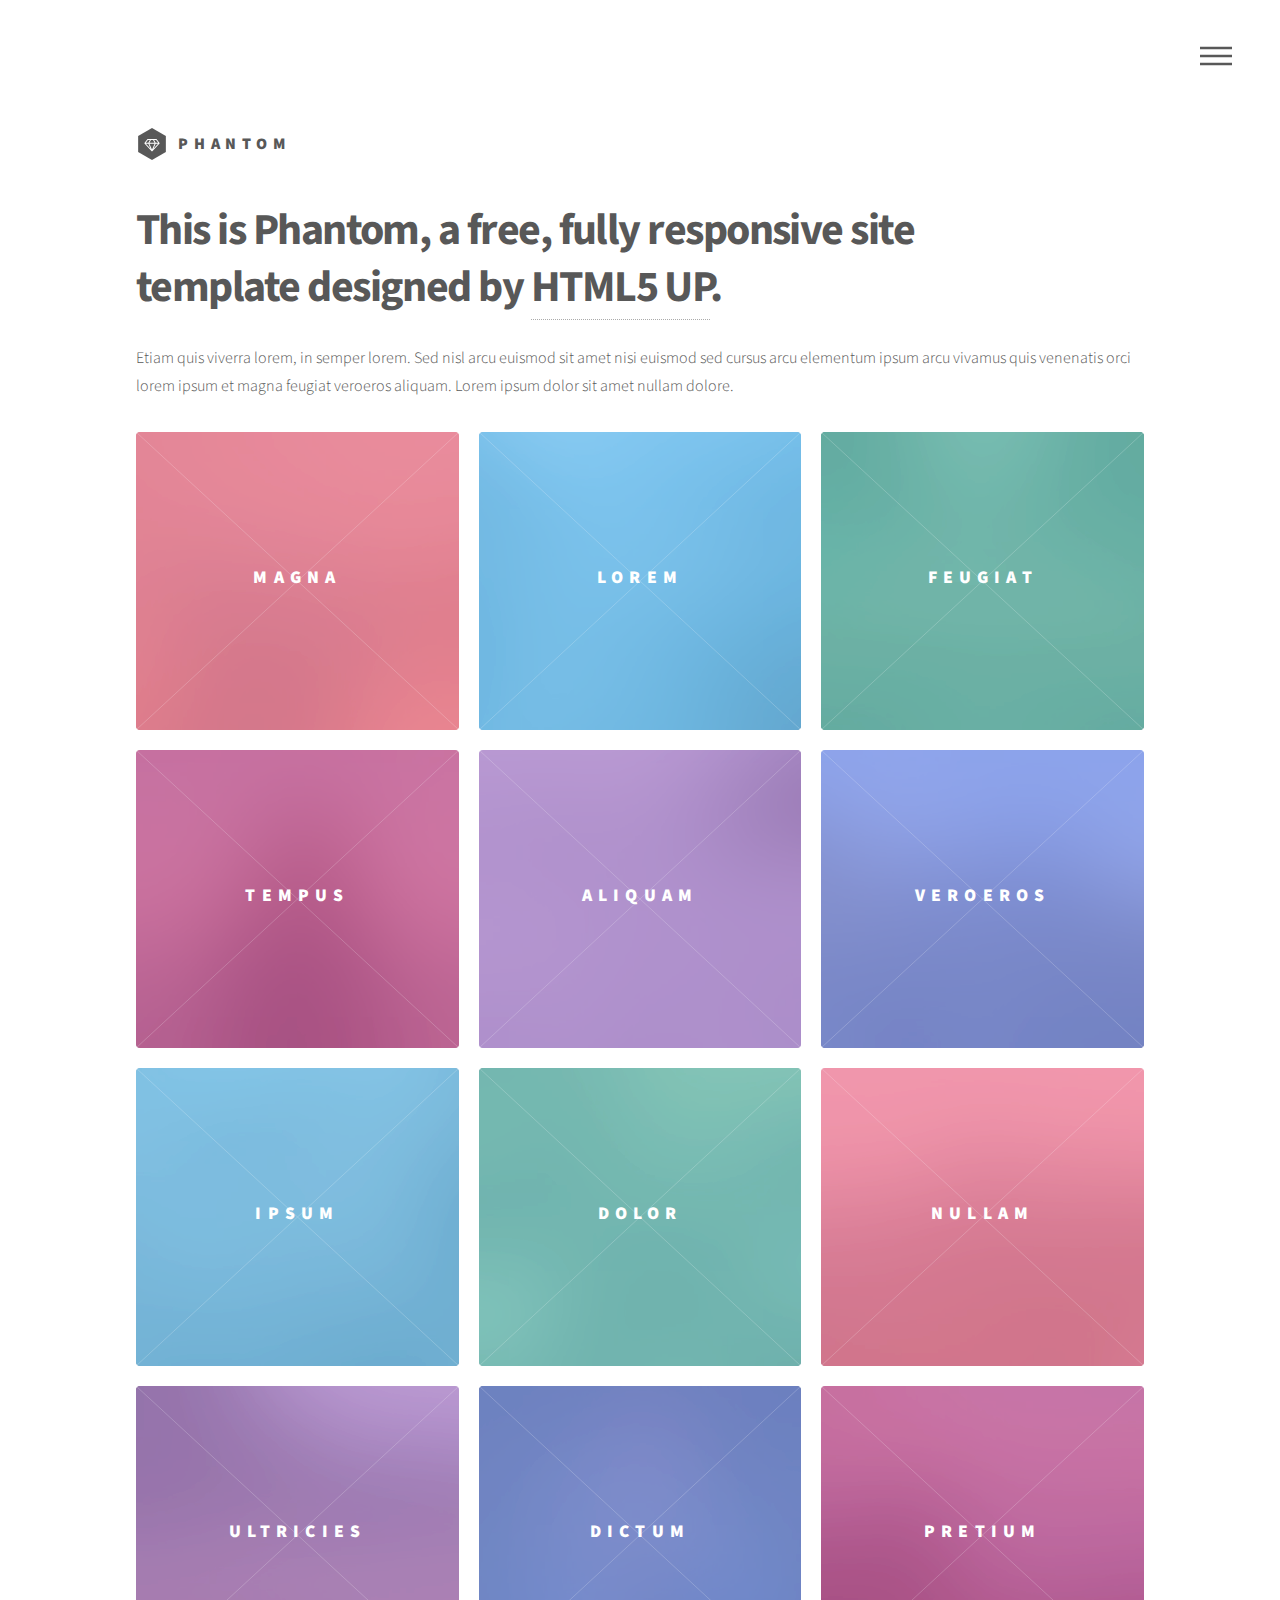
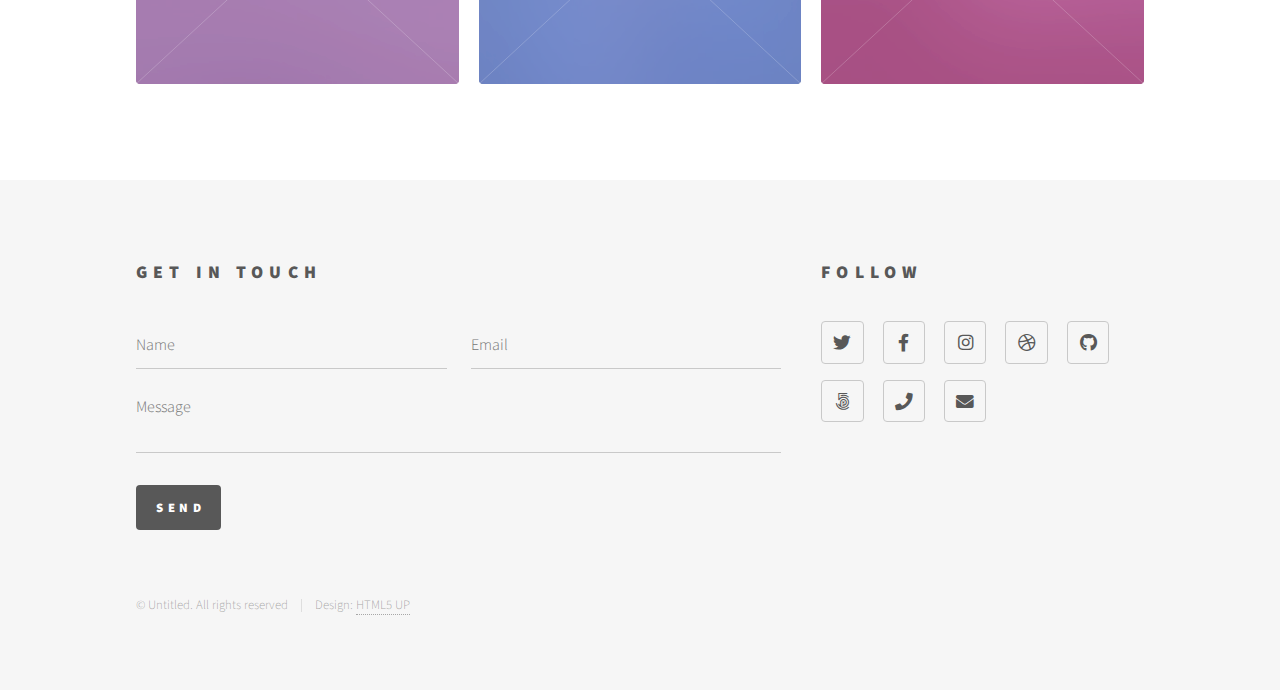
==== index.html @ ec895ee7 "first commit" ====
<!DOCTYPE HTML>
<!--
	Phantom by HTML5 UP
	html5up.net | @ajlkn
	Free for personal and commercial use under the CCA 3.0 license (html5up.net/license)
-->
<html>
	<head>
		<title>Phantom by HTML5 UP</title>
		<meta charset="utf-8" />
		<meta name="viewport" content="width=device-width, initial-scale=1, user-scalable=no" />
		<link rel="stylesheet" href="assets/css/main.css" />
		<noscript><link rel="stylesheet" href="assets/css/noscript.css" /></noscript>
	</head>
	<body class="is-preload">
		<!-- Wrapper -->
			<div id="wrapper">

				<!-- Header -->
					<header id="header">
						<div class="inner">

							<!-- Logo -->
								<a href="index.html" class="logo">
									<span class="symbol"><img src="images/logo.svg" alt="" /></span><span class="title">Phantom</span>
								</a>

							<!-- Nav -->
								<nav>
									<ul>
										<li><a href="#menu">Menu</a></li>
									</ul>
								</nav>

						</div>
					</header>

				<!-- Menu -->
					<nav id="menu">
						<h2>Menu</h2>
						<ul>
							<li><a href="index.html">Home</a></li>
							<li><a href="generic.html">Ipsum veroeros</a></li>
							<li><a href="generic.html">Tempus etiam</a></li>
							<li><a href="generic.html">Consequat dolor</a></li>
							<li><a href="elements.html">Elements</a></li>
						</ul>
					</nav>

				<!-- Main -->
					<div id="main">
						<div class="inner">
							<header>
								<h1>This is Phantom, a free, fully responsive site<br />
								template designed by <a href="http://html5up.net">HTML5 UP</a>.</h1>
								<p>Etiam quis viverra lorem, in semper lorem. Sed nisl arcu euismod sit amet nisi euismod sed cursus arcu elementum ipsum arcu vivamus quis venenatis orci lorem ipsum et magna feugiat veroeros aliquam. Lorem ipsum dolor sit amet nullam dolore.</p>
							</header>
							<section class="tiles">
								<article class="style1">
									<span class="image">
										<img src="images/pic01.jpg" alt="" />
									</span>
									<a href="generic.html">
										<h2>Magna</h2>
										<div class="content">
											<p>Sed nisl arcu euismod sit amet nisi lorem etiam dolor veroeros et feugiat.</p>
										</div>
									</a>
								</article>
								<article class="style2">
									<span class="image">
										<img src="images/pic02.jpg" alt="" />
									</span>
									<a href="generic.html">
										<h2>Lorem</h2>
										<div class="content">
											<p>Sed nisl arcu euismod sit amet nisi lorem etiam dolor veroeros et feugiat.</p>
										</div>
									</a>
								</article>
								<article class="style3">
									<span class="image">
										<img src="images/pic03.jpg" alt="" />
									</span>
									<a href="generic.html">
										<h2>Feugiat</h2>
										<div class="content">
											<p>Sed nisl arcu euismod sit amet nisi lorem etiam dolor veroeros et feugiat.</p>
										</div>
									</a>
								</article>
								<article class="style4">
									<span class="image">
										<img src="images/pic04.jpg" alt="" />
									</span>
									<a href="generic.html">
										<h2>Tempus</h2>
										<div class="content">
											<p>Sed nisl arcu euismod sit amet nisi lorem etiam dolor veroeros et feugiat.</p>
										</div>
									</a>
								</article>
								<article class="style5">
									<span class="image">
										<img src="images/pic05.jpg" alt="" />
									</span>
									<a href="generic.html">
										<h2>Aliquam</h2>
										<div class="content">
											<p>Sed nisl arcu euismod sit amet nisi lorem etiam dolor veroeros et feugiat.</p>
										</div>
									</a>
								</article>
								<article class="style6">
									<span class="image">
										<img src="images/pic06.jpg" alt="" />
									</span>
									<a href="generic.html">
										<h2>Veroeros</h2>
										<div class="content">
											<p>Sed nisl arcu euismod sit amet nisi lorem etiam dolor veroeros et feugiat.</p>
										</div>
									</a>
								</article>
								<article class="style2">
									<span class="image">
										<img src="images/pic07.jpg" alt="" />
									</span>
									<a href="generic.html">
										<h2>Ipsum</h2>
										<div class="content">
											<p>Sed nisl arcu euismod sit amet nisi lorem etiam dolor veroeros et feugiat.</p>
										</div>
									</a>
								</article>
								<article class="style3">
									<span class="image">
										<img src="images/pic08.jpg" alt="" />
									</span>
									<a href="generic.html">
										<h2>Dolor</h2>
										<div class="content">
											<p>Sed nisl arcu euismod sit amet nisi lorem etiam dolor veroeros et feugiat.</p>
										</div>
									</a>
								</article>
								<article class="style1">
									<span class="image">
										<img src="images/pic09.jpg" alt="" />
									</span>
									<a href="generic.html">
										<h2>Nullam</h2>
										<div class="content">
											<p>Sed nisl arcu euismod sit amet nisi lorem etiam dolor veroeros et feugiat.</p>
										</div>
									</a>
								</article>
								<article class="style5">
									<span class="image">
										<img src="images/pic10.jpg" alt="" />
									</span>
									<a href="generic.html">
										<h2>Ultricies</h2>
										<div class="content">
											<p>Sed nisl arcu euismod sit amet nisi lorem etiam dolor veroeros et feugiat.</p>
										</div>
									</a>
								</article>
								<article class="style6">
									<span class="image">
										<img src="images/pic11.jpg" alt="" />
									</span>
									<a href="generic.html">
										<h2>Dictum</h2>
										<div class="content">
											<p>Sed nisl arcu euismod sit amet nisi lorem etiam dolor veroeros et feugiat.</p>
										</div>
									</a>
								</article>
								<article class="style4">
									<span class="image">
										<img src="images/pic12.jpg" alt="" />
									</span>
									<a href="generic.html">
										<h2>Pretium</h2>
										<div class="content">
											<p>Sed nisl arcu euismod sit amet nisi lorem etiam dolor veroeros et feugiat.</p>
										</div>
									</a>
								</article>
							</section>
						</div>
					</div>

				<!-- Footer -->
					<footer id="footer">
						<div class="inner">
							<section>
								<h2>Get in touch</h2>
								<form method="post" action="#">
									<div class="fields">
										<div class="field half">
											<input type="text" name="name" id="name" placeholder="Name" />
										</div>
										<div class="field half">
											<input type="email" name="email" id="email" placeholder="Email" />
										</div>
										<div class="field">
											<textarea name="message" id="message" placeholder="Message"></textarea>
										</div>
									</div>
									<ul class="actions">
										<li><input type="submit" value="Send" class="primary" /></li>
									</ul>
								</form>
							</section>
							<section>
								<h2>Follow</h2>
								<ul class="icons">
									<li><a href="#" class="icon brands style2 fa-twitter"><span class="label">Twitter</span></a></li>
									<li><a href="#" class="icon brands style2 fa-facebook-f"><span class="label">Facebook</span></a></li>
									<li><a href="#" class="icon brands style2 fa-instagram"><span class="label">Instagram</span></a></li>
									<li><a href="#" class="icon brands style2 fa-dribbble"><span class="label">Dribbble</span></a></li>
									<li><a href="#" class="icon brands style2 fa-github"><span class="label">GitHub</span></a></li>
									<li><a href="#" class="icon brands style2 fa-500px"><span class="label">500px</span></a></li>
									<li><a href="#" class="icon solid style2 fa-phone"><span class="label">Phone</span></a></li>
									<li><a href="#" class="icon solid style2 fa-envelope"><span class="label">Email</span></a></li>
								</ul>
							</section>
							<ul class="copyright">
								<li>&copy; Untitled. All rights reserved</li><li>Design: <a href="http://html5up.net">HTML5 UP</a></li>
							</ul>
						</div>
					</footer>

			</div>

		<!-- Scripts -->
			<script src="assets/js/jquery.min.js"></script>
			<script src="assets/js/browser.min.js"></script>
			<script src="assets/js/breakpoints.min.js"></script>
			<script src="assets/js/util.js"></script>
			<script src="assets/js/main.js"></script>

	</body>
</html>
---- assets/css/main.css ----
@import url(fontawesome-all.min.css);
@import url("https://fonts.googleapis.com/css?family=Source+Sans+Pro:300,700,900");

/*
	Phantom by HTML5 UP
	html5up.net | @ajlkn
	Free for personal and commercial use under the CCA 3.0 license (html5up.net/license)
*/

html, body, div, span, applet, object,
iframe, h1, h2, h3, h4, h5, h6, p, blockquote,
pre, a, abbr, acronym, address, big, cite,
code, del, dfn, em, img, ins, kbd, q, s, samp,
small, strike, strong, sub, sup, tt, var, b,
u, i, center, dl, dt, dd, ol, ul, li, fieldset,
form, label, legend, table, caption, tbody,
tfoot, thead, tr, th, td, article, aside,
canvas, details, embed, figure, figcaption,
footer, header, hgroup, menu, nav, output, ruby,
section, summary, time, mark, audio, video {
	margin: 0;
	padding: 0;
	border: 0;
	font-size: 100%;
	font: inherit;
	vertical-align: baseline;}

article, aside, details, figcaption, figure,
footer, header, hgroup, menu, nav, section {
	display: block;}

body {
	line-height: 1;
}

ol, ul {
	list-style: none;
}

blockquote, q {
	quotes: none;
}

	blockquote:before, blockquote:after, q:before, q:after {
		content: '';
		content: none;
	}

table {
	border-collapse: collapse;
	border-spacing: 0;
}

body {
	-webkit-text-size-adjust: none;
}

mark {
	background-color: transparent;
	color: inherit;
}

input::-moz-focus-inner {
	border: 0;
	padding: 0;
}

input, select, textarea {
	-moz-appearance: none;
	-webkit-appearance: none;
	-ms-appearance: none;
	appearance: none;
}

/* Basic */

	@-ms-viewport {
		width: device-width;
	}

	body {
		-ms-overflow-style: scrollbar;
	}

	@media screen and (max-width: 480px) {

		html, body {
			min-width: 320px;
		}

	}

	html {
		box-sizing: border-box;
	}

	*, *:before, *:after {
		box-sizing: inherit;
	}

	body {
		background: #ffffff;
	}

		body.is-preload *, body.is-preload *:before, body.is-preload *:after {
			-moz-animation: none !important;
			-webkit-animation: none !important;
			-ms-animation: none !important;
			animation: none !important;
			-moz-transition: none !important;
			-webkit-transition: none !important;
			-ms-transition: none !important;
			transition: none !important;
		}

/* Type */

	body, input, select, textarea {
		color: #585858;
		font-family: "Source Sans Pro", Helvetica, sans-serif;
		font-size: 16pt;
		font-weight: 300;
		line-height: 1.75;
	}

		@media screen and (max-width: 1680px) {

			body, input, select, textarea {
				font-size: 14pt;
			}

		}

		@media screen and (max-width: 1280px) {

			body, input, select, textarea {
				font-size: 12pt;
			}

		}

	a {
		-moz-transition: border-bottom-color 0.2s ease, color 0.2s ease;
		-webkit-transition: border-bottom-color 0.2s ease, color 0.2s ease;
		-ms-transition: border-bottom-color 0.2s ease, color 0.2s ease;
		transition: border-bottom-color 0.2s ease, color 0.2s ease;
		text-decoration: none;
		color: #585858;
		border-bottom: dotted 1px rgba(88, 88, 88, 0.5);
	}

		a:hover {
			border-bottom-color: transparent;
			color: #f2849e !important;
		}

	strong, b {
		font-weight: 900;
	}

	em, i {
		font-style: italic;
	}

	p {
		margin: 0 0 2em 0;
	}

	h1 {
		font-size: 2.75em;
		font-weight: 700;
		line-height: 1.3;
		margin: 0 0 1em 0;
		letter-spacing: -0.035em;
	}

		h1 a {
			color: inherit;
		}

		@media screen and (max-width: 736px) {

			h1 {
				font-size: 2em;
				margin: 0 0 1em 0;
			}

		}

		@media screen and (max-width: 360px) {

			h1 {
				font-size: 1.75em;
			}

		}

	h2, h3, h4, h5, h6 {
		font-weight: 900;
		line-height: 1.5;
		margin: 0 0 2em 0;
		text-transform: uppercase;
		letter-spacing: 0.35em;
	}

		h2 a, h3 a, h4 a, h5 a, h6 a {
			color: inherit;
		}

	h2 {
		font-size: 1.1em;
	}

	h3 {
		font-size: 1em;
	}

	h4 {
		font-size: 0.8em;
	}

	h5 {
		font-size: 0.8em;
	}

	h6 {
		font-size: 0.8em;
	}

	@media screen and (max-width: 980px) {

		h1 br, h2 br, h3 br, h4 br, h5 br, h6 br {
			display: none;
		}

	}

	@media screen and (max-width: 736px) {

		h2 {
			font-size: 1em;
		}

		h3 {
			font-size: 0.8em;
		}

	}

	sub {
		font-size: 0.8em;
		position: relative;
		top: 0.5em;
	}

	sup {
		font-size: 0.8em;
		position: relative;
		top: -0.5em;
	}

	blockquote {
		border-left: solid 4px #c9c9c9;
		font-style: italic;
		margin: 0 0 2em 0;
		padding: 0.5em 0 0.5em 2em;
	}

	code {
		background: rgba(144, 144, 144, 0.075);
		border-radius: 4px;
		border: solid 1px #c9c9c9;
		font-family: "Courier New", monospace;
		font-size: 0.9em;
		margin: 0 0.25em;
		padding: 0.25em 0.65em;
	}

	pre {
		-webkit-overflow-scrolling: touch;
		font-family: "Courier New", monospace;
		font-size: 0.9em;
		margin: 0 0 2em 0;
	}

		pre code {
			display: block;
			line-height: 1.75;
			padding: 1em 1.5em;
			overflow-x: auto;
		}

	hr {
		border: 0;
		border-bottom: solid 1px #c9c9c9;
		margin: 2em 0;
	}

		hr.major {
			margin: 3em 0;
		}

	.align-left {
		text-align: left;
	}

	.align-center {
		text-align: center;
	}

	.align-right {
		text-align: right;
	}

/* Row */

	.row {
		display: flex;
		flex-wrap: wrap;
		box-sizing: border-box;
		align-items: stretch;
	}

		.row > * {
			box-sizing: border-box;
		}

		.row.gtr-uniform > * > :last-child {
			margin-bottom: 0;
		}

		.row.aln-left {
			justify-content: flex-start;
		}

		.row.aln-center {
			justify-content: center;
		}

		.row.aln-right {
			justify-content: flex-end;
		}

		.row.aln-top {
			align-items: flex-start;
		}

		.row.aln-middle {
			align-items: center;
		}

		.row.aln-bottom {
			align-items: flex-end;
		}

		.row > .imp {
			order: -1;
		}

		.row > .col-1 {
			width: 8.33333%;
		}

		.row > .off-1 {
			margin-left: 8.33333%;
		}

		.row > .col-2 {
			width: 16.66667%;
		}

		.row > .off-2 {
			margin-left: 16.66667%;
		}

		.row > .col-3 {
			width: 25%;
		}

		.row > .off-3 {
			margin-left: 25%;
		}

		.row > .col-4 {
			width: 33.33333%;
		}

		.row > .off-4 {
			margin-left: 33.33333%;
		}

		.row > .col-5 {
			width: 41.66667%;
		}

		.row > .off-5 {
			margin-left: 41.66667%;
		}

		.row > .col-6 {
			width: 50%;
		}

		.row > .off-6 {
			margin-left: 50%;
		}

		.row > .col-7 {
			width: 58.33333%;
		}

		.row > .off-7 {
			margin-left: 58.33333%;
		}

		.row > .col-8 {
			width: 66.66667%;
		}

		.row > .off-8 {
			margin-left: 66.66667%;
		}

		.row > .col-9 {
			width: 75%;
		}

		.row > .off-9 {
			margin-left: 75%;
		}

		.row > .col-10 {
			width: 83.33333%;
		}

		.row > .off-10 {
			margin-left: 83.33333%;
		}

		.row > .col-11 {
			width: 91.66667%;
		}

		.row > .off-11 {
			margin-left: 91.66667%;
		}

		.row > .col-12 {
			width: 100%;
		}

		.row > .off-12 {
			margin-left: 100%;
		}

		.row.gtr-0 {
			margin-top: 0;
			margin-left: 0em;
		}

			.row.gtr-0 > * {
				padding: 0 0 0 0em;
			}

			.row.gtr-0.gtr-uniform {
				margin-top: 0em;
			}

				.row.gtr-0.gtr-uniform > * {
					padding-top: 0em;
				}

		.row.gtr-25 {
			margin-top: 0;
			margin-left: -0.5em;
		}

			.row.gtr-25 > * {
				padding: 0 0 0 0.5em;
			}

			.row.gtr-25.gtr-uniform {
				margin-top: -0.5em;
			}

				.row.gtr-25.gtr-uniform > * {
					padding-top: 0.5em;
				}

		.row.gtr-50 {
			margin-top: 0;
			margin-left: -1em;
		}

			.row.gtr-50 > * {
				padding: 0 0 0 1em;
			}

			.row.gtr-50.gtr-uniform {
				margin-top: -1em;
			}

				.row.gtr-50.gtr-uniform > * {
					padding-top: 1em;
				}

		.row {
			margin-top: 0;
			margin-left: -2em;
		}

			.row > * {
				padding: 0 0 0 2em;
			}

			.row.gtr-uniform {
				margin-top: -2em;
			}

				.row.gtr-uniform > * {
					padding-top: 2em;
				}

		.row.gtr-150 {
			margin-top: 0;
			margin-left: -3em;
		}

			.row.gtr-150 > * {
				padding: 0 0 0 3em;
			}

			.row.gtr-150.gtr-uniform {
				margin-top: -3em;
			}

				.row.gtr-150.gtr-uniform > * {
					padding-top: 3em;
				}

		.row.gtr-200 {
			margin-top: 0;
			margin-left: -4em;
		}

			.row.gtr-200 > * {
				padding: 0 0 0 4em;
			}

			.row.gtr-200.gtr-uniform {
				margin-top: -4em;
			}

				.row.gtr-200.gtr-uniform > * {
					padding-top: 4em;
				}

		@media screen and (max-width: 1680px) {

			.row {
				display: flex;
				flex-wrap: wrap;
				box-sizing: border-box;
				align-items: stretch;
			}

				.row > * {
					box-sizing: border-box;
				}

				.row.gtr-uniform > * > :last-child {
					margin-bottom: 0;
				}

				.row.aln-left {
					justify-content: flex-start;
				}

				.row.aln-center {
					justify-content: center;
				}

				.row.aln-right {
					justify-content: flex-end;
				}

				.row.aln-top {
					align-items: flex-start;
				}

				.row.aln-middle {
					align-items: center;
				}

				.row.aln-bottom {
					align-items: flex-end;
				}

				.row > .imp-xlarge {
					order: -1;
				}

				.row > .col-1-xlarge {
					width: 8.33333%;
				}

				.row > .off-1-xlarge {
					margin-left: 8.33333%;
				}

				.row > .col-2-xlarge {
					width: 16.66667%;
				}

				.row > .off-2-xlarge {
					margin-left: 16.66667%;
				}

				.row > .col-3-xlarge {
					width: 25%;
				}

				.row > .off-3-xlarge {
					margin-left: 25%;
				}

				.row > .col-4-xlarge {
					width: 33.33333%;
				}

				.row > .off-4-xlarge {
					margin-left: 33.33333%;
				}

				.row > .col-5-xlarge {
					width: 41.66667%;
				}

				.row > .off-5-xlarge {
					margin-left: 41.66667%;
				}

				.row > .col-6-xlarge {
					width: 50%;
				}

				.row > .off-6-xlarge {
					margin-left: 50%;
				}

				.row > .col-7-xlarge {
					width: 58.33333%;
				}

				.row > .off-7-xlarge {
					margin-left: 58.33333%;
				}

				.row > .col-8-xlarge {
					width: 66.66667%;
				}

				.row > .off-8-xlarge {
					margin-left: 66.66667%;
				}

				.row > .col-9-xlarge {
					width: 75%;
				}

				.row > .off-9-xlarge {
					margin-left: 75%;
				}

				.row > .col-10-xlarge {
					width: 83.33333%;
				}

				.row > .off-10-xlarge {
					margin-left: 83.33333%;
				}

				.row > .col-11-xlarge {
					width: 91.66667%;
				}

				.row > .off-11-xlarge {
					margin-left: 91.66667%;
				}

				.row > .col-12-xlarge {
					width: 100%;
				}

				.row > .off-12-xlarge {
					margin-left: 100%;
				}

				.row.gtr-0 {
					margin-top: 0;
					margin-left: 0em;
				}

					.row.gtr-0 > * {
						padding: 0 0 0 0em;
					}

					.row.gtr-0.gtr-uniform {
						margin-top: 0em;
					}

						.row.gtr-0.gtr-uniform > * {
							padding-top: 0em;
						}

				.row.gtr-25 {
					margin-top: 0;
					margin-left: -0.5em;
				}

					.row.gtr-25 > * {
						padding: 0 0 0 0.5em;
					}

					.row.gtr-25.gtr-uniform {
						margin-top: -0.5em;
					}

						.row.gtr-25.gtr-uniform > * {
							padding-top: 0.5em;
						}

				.row.gtr-50 {
					margin-top: 0;
					margin-left: -1em;
				}

					.row.gtr-50 > * {
						padding: 0 0 0 1em;
					}

					.row.gtr-50.gtr-uniform {
						margin-top: -1em;
					}

						.row.gtr-50.gtr-uniform > * {
							padding-top: 1em;
						}

				.row {
					margin-top: 0;
					margin-left: -2em;
				}

					.row > * {
						padding: 0 0 0 2em;
					}

					.row.gtr-uniform {
						margin-top: -2em;
					}

						.row.gtr-uniform > * {
							padding-top: 2em;
						}

				.row.gtr-150 {
					margin-top: 0;
					margin-left: -3em;
				}

					.row.gtr-150 > * {
						padding: 0 0 0 3em;
					}

					.row.gtr-150.gtr-uniform {
						margin-top: -3em;
					}

						.row.gtr-150.gtr-uniform > * {
							padding-top: 3em;
						}

				.row.gtr-200 {
					margin-top: 0;
					margin-left: -4em;
				}

					.row.gtr-200 > * {
						padding: 0 0 0 4em;
					}

					.row.gtr-200.gtr-uniform {
						margin-top: -4em;
					}

						.row.gtr-200.gtr-uniform > * {
							padding-top: 4em;
						}

		}

		@media screen and (max-width: 1280px) {

			.row {
				display: flex;
				flex-wrap: wrap;
				box-sizing: border-box;
				align-items: stretch;
			}

				.row > * {
					box-sizing: border-box;
				}

				.row.gtr-uniform > * > :last-child {
					margin-bottom: 0;
				}

				.row.aln-left {
					justify-content: flex-start;
				}

				.row.aln-center {
					justify-content: center;
				}

				.row.aln-right {
					justify-content: flex-end;
				}

				.row.aln-top {
					align-items: flex-start;
				}

				.row.aln-middle {
					align-items: center;
				}

				.row.aln-bottom {
					align-items: flex-end;
				}

				.row > .imp-large {
					order: -1;
				}

				.row > .col-1-large {
					width: 8.33333%;
				}

				.row > .off-1-large {
					margin-left: 8.33333%;
				}

				.row > .col-2-large {
					width: 16.66667%;
				}

				.row > .off-2-large {
					margin-left: 16.66667%;
				}

				.row > .col-3-large {
					width: 25%;
				}

				.row > .off-3-large {
					margin-left: 25%;
				}

				.row > .col-4-large {
					width: 33.33333%;
				}

				.row > .off-4-large {
					margin-left: 33.33333%;
				}

				.row > .col-5-large {
					width: 41.66667%;
				}

				.row > .off-5-large {
					margin-left: 41.66667%;
				}

				.row > .col-6-large {
					width: 50%;
				}

				.row > .off-6-large {
					margin-left: 50%;
				}

				.row > .col-7-large {
					width: 58.33333%;
				}

				.row > .off-7-large {
					margin-left: 58.33333%;
				}

				.row > .col-8-large {
					width: 66.66667%;
				}

				.row > .off-8-large {
					margin-left: 66.66667%;
				}

				.row > .col-9-large {
					width: 75%;
				}

				.row > .off-9-large {
					margin-left: 75%;
				}

				.row > .col-10-large {
					width: 83.33333%;
				}

				.row > .off-10-large {
					margin-left: 83.33333%;
				}

				.row > .col-11-large {
					width: 91.66667%;
				}

				.row > .off-11-large {
					margin-left: 91.66667%;
				}

				.row > .col-12-large {
					width: 100%;
				}

				.row > .off-12-large {
					margin-left: 100%;
				}

				.row.gtr-0 {
					margin-top: 0;
					margin-left: 0em;
				}

					.row.gtr-0 > * {
						padding: 0 0 0 0em;
					}

					.row.gtr-0.gtr-uniform {
						margin-top: 0em;
					}

						.row.gtr-0.gtr-uniform > * {
							padding-top: 0em;
						}

				.row.gtr-25 {
					margin-top: 0;
					margin-left: -0.5em;
				}

					.row.gtr-25 > * {
						padding: 0 0 0 0.5em;
					}

					.row.gtr-25.gtr-uniform {
						margin-top: -0.5em;
					}

						.row.gtr-25.gtr-uniform > * {
							padding-top: 0.5em;
						}

				.row.gtr-50 {
					margin-top: 0;
					margin-left: -1em;
				}

					.row.gtr-50 > * {
						padding: 0 0 0 1em;
					}

					.row.gtr-50.gtr-uniform {
						margin-top: -1em;
					}

						.row.gtr-50.gtr-uniform > * {
							padding-top: 1em;
						}

				.row {
					margin-top: 0;
					margin-left: -2em;
				}

					.row > * {
						padding: 0 0 0 2em;
					}

					.row.gtr-uniform {
						margin-top: -2em;
					}

						.row.gtr-uniform > * {
							padding-top: 2em;
						}

				.row.gtr-150 {
					margin-top: 0;
					margin-left: -3em;
				}

					.row.gtr-150 > * {
						padding: 0 0 0 3em;
					}

					.row.gtr-150.gtr-uniform {
						margin-top: -3em;
					}

						.row.gtr-150.gtr-uniform > * {
							padding-top: 3em;
						}

				.row.gtr-200 {
					margin-top: 0;
					margin-left: -4em;
				}

					.row.gtr-200 > * {
						padding: 0 0 0 4em;
					}

					.row.gtr-200.gtr-uniform {
						margin-top: -4em;
					}

						.row.gtr-200.gtr-uniform > * {
							padding-top: 4em;
						}

		}

		@media screen and (max-width: 980px) {

			.row {
				display: flex;
				flex-wrap: wrap;
				box-sizing: border-box;
				align-items: stretch;
			}

				.row > * {
					box-sizing: border-box;
				}

				.row.gtr-uniform > * > :last-child {
					margin-bottom: 0;
				}

				.row.aln-left {
					justify-content: flex-start;
				}

				.row.aln-center {
					justify-content: center;
				}

				.row.aln-right {
					justify-content: flex-end;
				}

				.row.aln-top {
					align-items: flex-start;
				}

				.row.aln-middle {
					align-items: center;
				}

				.row.aln-bottom {
					align-items: flex-end;
				}

				.row > .imp-medium {
					order: -1;
				}

				.row > .col-1-medium {
					width: 8.33333%;
				}

				.row > .off-1-medium {
					margin-left: 8.33333%;
				}

				.row > .col-2-medium {
					width: 16.66667%;
				}

				.row > .off-2-medium {
					margin-left: 16.66667%;
				}

				.row > .col-3-medium {
					width: 25%;
				}

				.row > .off-3-medium {
					margin-left: 25%;
				}

				.row > .col-4-medium {
					width: 33.33333%;
				}

				.row > .off-4-medium {
					margin-left: 33.33333%;
				}

				.row > .col-5-medium {
					width: 41.66667%;
				}

				.row > .off-5-medium {
					margin-left: 41.66667%;
				}

				.row > .col-6-medium {
					width: 50%;
				}

				.row > .off-6-medium {
					margin-left: 50%;
				}

				.row > .col-7-medium {
					width: 58.33333%;
				}

				.row > .off-7-medium {
					margin-left: 58.33333%;
				}

				.row > .col-8-medium {
					width: 66.66667%;
				}

				.row > .off-8-medium {
					margin-left: 66.66667%;
				}

				.row > .col-9-medium {
					width: 75%;
				}

				.row > .off-9-medium {
					margin-left: 75%;
				}

				.row > .col-10-medium {
					width: 83.33333%;
				}

				.row > .off-10-medium {
					margin-left: 83.33333%;
				}

				.row > .col-11-medium {
					width: 91.66667%;
				}

				.row > .off-11-medium {
					margin-left: 91.66667%;
				}

				.row > .col-12-medium {
					width: 100%;
				}

				.row > .off-12-medium {
					margin-left: 100%;
				}

				.row.gtr-0 {
					margin-top: 0;
					margin-left: 0em;
				}

					.row.gtr-0 > * {
						padding: 0 0 0 0em;
					}

					.row.gtr-0.gtr-uniform {
						margin-top: 0em;
					}

						.row.gtr-0.gtr-uniform > * {
							padding-top: 0em;
						}

				.row.gtr-25 {
					margin-top: 0;
					margin-left: -0.375em;
				}

					.row.gtr-25 > * {
						padding: 0 0 0 0.375em;
					}

					.row.gtr-25.gtr-uniform {
						margin-top: -0.375em;
					}

						.row.gtr-25.gtr-uniform > * {
							padding-top: 0.375em;
						}

				.row.gtr-50 {
					margin-top: 0;
					margin-left: -0.75em;
				}

					.row.gtr-50 > * {
						padding: 0 0 0 0.75em;
					}

					.row.gtr-50.gtr-uniform {
						margin-top: -0.75em;
					}

						.row.gtr-50.gtr-uniform > * {
							padding-top: 0.75em;
						}

				.row {
					margin-top: 0;
					margin-left: -1.5em;
				}

					.row > * {
						padding: 0 0 0 1.5em;
					}

					.row.gtr-uniform {
						margin-top: -1.5em;
					}

						.row.gtr-uniform > * {
							padding-top: 1.5em;
						}

				.row.gtr-150 {
					margin-top: 0;
					margin-left: -2.25em;
				}

					.row.gtr-150 > * {
						padding: 0 0 0 2.25em;
					}

					.row.gtr-150.gtr-uniform {
						margin-top: -2.25em;
					}

						.row.gtr-150.gtr-uniform > * {
							padding-top: 2.25em;
						}

				.row.gtr-200 {
					margin-top: 0;
					margin-left: -3em;
				}

					.row.gtr-200 > * {
						padding: 0 0 0 3em;
					}

					.row.gtr-200.gtr-uniform {
						margin-top: -3em;
					}

						.row.gtr-200.gtr-uniform > * {
							padding-top: 3em;
						}

		}

		@media screen and (max-width: 736px) {

			.row {
				display: flex;
				flex-wrap: wrap;
				box-sizing: border-box;
				align-items: stretch;
			}

				.row > * {
					box-sizing: border-box;
				}

				.row.gtr-uniform > * > :last-child {
					margin-bottom: 0;
				}

				.row.aln-left {
					justify-content: flex-start;
				}

				.row.aln-center {
					justify-content: center;
				}

				.row.aln-right {
					justify-content: flex-end;
				}

				.row.aln-top {
					align-items: flex-start;
				}

				.row.aln-middle {
					align-items: center;
				}

				.row.aln-bottom {
					align-items: flex-end;
				}

				.row > .imp-small {
					order: -1;
				}

				.row > .col-1-small {
					width: 8.33333%;
				}

				.row > .off-1-small {
					margin-left: 8.33333%;
				}

				.row > .col-2-small {
					width: 16.66667%;
				}

				.row > .off-2-small {
					margin-left: 16.66667%;
				}

				.row > .col-3-small {
					width: 25%;
				}

				.row > .off-3-small {
					margin-left: 25%;
				}

				.row > .col-4-small {
					width: 33.33333%;
				}

				.row > .off-4-small {
					margin-left: 33.33333%;
				}

				.row > .col-5-small {
					width: 41.66667%;
				}

				.row > .off-5-small {
					margin-left: 41.66667%;
				}

				.row > .col-6-small {
					width: 50%;
				}

				.row > .off-6-small {
					margin-left: 50%;
				}

				.row > .col-7-small {
					width: 58.33333%;
				}

				.row > .off-7-small {
					margin-left: 58.33333%;
				}

				.row > .col-8-small {
					width: 66.66667%;
				}

				.row > .off-8-small {
					margin-left: 66.66667%;
				}

				.row > .col-9-small {
					width: 75%;
				}

				.row > .off-9-small {
					margin-left: 75%;
				}

				.row > .col-10-small {
					width: 83.33333%;
				}

				.row > .off-10-small {
					margin-left: 83.33333%;
				}

				.row > .col-11-small {
					width: 91.66667%;
				}

				.row > .off-11-small {
					margin-left: 91.66667%;
				}

				.row > .col-12-small {
					width: 100%;
				}

				.row > .off-12-small {
					margin-left: 100%;
				}

				.row.gtr-0 {
					margin-top: 0;
					margin-left: 0em;
				}

					.row.gtr-0 > * {
						padding: 0 0 0 0em;
					}

					.row.gtr-0.gtr-uniform {
						margin-top: 0em;
					}

						.row.gtr-0.gtr-uniform > * {
							padding-top: 0em;
						}

				.row.gtr-25 {
					margin-top: 0;
					margin-left: -0.25em;
				}

					.row.gtr-25 > * {
						padding: 0 0 0 0.25em;
					}

					.row.gtr-25.gtr-uniform {
						margin-top: -0.25em;
					}

						.row.gtr-25.gtr-uniform > * {
							padding-top: 0.25em;
						}

				.row.gtr-50 {
					margin-top: 0;
					margin-left: -0.5em;
				}

					.row.gtr-50 > * {
						padding: 0 0 0 0.5em;
					}

					.row.gtr-50.gtr-uniform {
						margin-top: -0.5em;
					}

						.row.gtr-50.gtr-uniform > * {
							padding-top: 0.5em;
						}

				.row {
					margin-top: 0;
					margin-left: -1em;
				}

					.row > * {
						padding: 0 0 0 1em;
					}

					.row.gtr-uniform {
						margin-top: -1em;
					}

						.row.gtr-uniform > * {
							padding-top: 1em;
						}

				.row.gtr-150 {
					margin-top: 0;
					margin-left: -1.5em;
				}

					.row.gtr-150 > * {
						padding: 0 0 0 1.5em;
					}

					.row.gtr-150.gtr-uniform {
						margin-top: -1.5em;
					}

						.row.gtr-150.gtr-uniform > * {
							padding-top: 1.5em;
						}

				.row.gtr-200 {
					margin-top: 0;
					margin-left: -2em;
				}

					.row.gtr-200 > * {
						padding: 0 0 0 2em;
					}

					.row.gtr-200.gtr-uniform {
						margin-top: -2em;
					}

						.row.gtr-200.gtr-uniform > * {
							padding-top: 2em;
						}

		}

		@media screen and (max-width: 480px) {

			.row {
				display: flex;
				flex-wrap: wrap;
				box-sizing: border-box;
				align-items: stretch;
			}

				.row > * {
					box-sizing: border-box;
				}

				.row.gtr-uniform > * > :last-child {
					margin-bottom: 0;
				}

				.row.aln-left {
					justify-content: flex-start;
				}

				.row.aln-center {
					justify-content: center;
				}

				.row.aln-right {
					justify-content: flex-end;
				}

				.row.aln-top {
					align-items: flex-start;
				}

				.row.aln-middle {
					align-items: center;
				}

				.row.aln-bottom {
					align-items: flex-end;
				}

				.row > .imp-xsmall {
					order: -1;
				}

				.row > .col-1-xsmall {
					width: 8.33333%;
				}

				.row > .off-1-xsmall {
					margin-left: 8.33333%;
				}

				.row > .col-2-xsmall {
					width: 16.66667%;
				}

				.row > .off-2-xsmall {
					margin-left: 16.66667%;
				}

				.row > .col-3-xsmall {
					width: 25%;
				}

				.row > .off-3-xsmall {
					margin-left: 25%;
				}

				.row > .col-4-xsmall {
					width: 33.33333%;
				}

				.row > .off-4-xsmall {
					margin-left: 33.33333%;
				}

				.row > .col-5-xsmall {
					width: 41.66667%;
				}

				.row > .off-5-xsmall {
					margin-left: 41.66667%;
				}

				.row > .col-6-xsmall {
					width: 50%;
				}

				.row > .off-6-xsmall {
					margin-left: 50%;
				}

				.row > .col-7-xsmall {
					width: 58.33333%;
				}

				.row > .off-7-xsmall {
					margin-left: 58.33333%;
				}

				.row > .col-8-xsmall {
					width: 66.66667%;
				}

				.row > .off-8-xsmall {
					margin-left: 66.66667%;
				}

				.row > .col-9-xsmall {
					width: 75%;
				}

				.row > .off-9-xsmall {
					margin-left: 75%;
				}

				.row > .col-10-xsmall {
					width: 83.33333%;
				}

				.row > .off-10-xsmall {
					margin-left: 83.33333%;
				}

				.row > .col-11-xsmall {
					width: 91.66667%;
				}

				.row > .off-11-xsmall {
					margin-left: 91.66667%;
				}

				.row > .col-12-xsmall {
					width: 100%;
				}

				.row > .off-12-xsmall {
					margin-left: 100%;
				}

				.row.gtr-0 {
					margin-top: 0;
					margin-left: 0em;
				}

					.row.gtr-0 > * {
						padding: 0 0 0 0em;
					}

					.row.gtr-0.gtr-uniform {
						margin-top: 0em;
					}

						.row.gtr-0.gtr-uniform > * {
							padding-top: 0em;
						}

				.row.gtr-25 {
					margin-top: 0;
					margin-left: -0.25em;
				}

					.row.gtr-25 > * {
						padding: 0 0 0 0.25em;
					}

					.row.gtr-25.gtr-uniform {
						margin-top: -0.25em;
					}

						.row.gtr-25.gtr-uniform > * {
							padding-top: 0.25em;
						}

				.row.gtr-50 {
					margin-top: 0;
					margin-left: -0.5em;
				}

					.row.gtr-50 > * {
						padding: 0 0 0 0.5em;
					}

					.row.gtr-50.gtr-uniform {
						margin-top: -0.5em;
					}

						.row.gtr-50.gtr-uniform > * {
							padding-top: 0.5em;
						}

				.row {
					margin-top: 0;
					margin-left: -1em;
				}

					.row > * {
						padding: 0 0 0 1em;
					}

					.row.gtr-uniform {
						margin-top: -1em;
					}

						.row.gtr-uniform > * {
							padding-top: 1em;
						}

				.row.gtr-150 {
					margin-top: 0;
					margin-left: -1.5em;
				}

					.row.gtr-150 > * {
						padding: 0 0 0 1.5em;
					}

					.row.gtr-150.gtr-uniform {
						margin-top: -1.5em;
					}

						.row.gtr-150.gtr-uniform > * {
							padding-top: 1.5em;
						}

				.row.gtr-200 {
					margin-top: 0;
					margin-left: -2em;
				}

					.row.gtr-200 > * {
						padding: 0 0 0 2em;
					}

					.row.gtr-200.gtr-uniform {
						margin-top: -2em;
					}

						.row.gtr-200.gtr-uniform > * {
							padding-top: 2em;
						}

		}

/* Section/Article */

	section.special, article.special {
		text-align: center;
	}

	header p {
		margin-top: -1em;
	}

	@media screen and (max-width: 736px) {

		header p {
			margin-top: 0;
		}

	}

/* Icon */

	.icon {
		text-decoration: none;
		border-bottom: none;
		position: relative;
	}

		.icon:before {
			-moz-osx-font-smoothing: grayscale;
			-webkit-font-smoothing: antialiased;
			display: inline-block;
			font-style: normal;
			font-variant: normal;
			text-rendering: auto;
			line-height: 1;
			text-transform: none !important;
			font-family: 'Font Awesome 5 Free';
			font-weight: 400;
		}

		.icon > .label {
			display: none;
		}

		.icon:before {
			line-height: inherit;
		}

		.icon.solid:before {
			font-weight: 900;
		}

		.icon.brands:before {
			font-family: 'Font Awesome 5 Brands';
		}

		.icon.style2 {
			-moz-transition: background-color 0.2s ease-in-out, color 0.2s ease-in-out, border-color 0.2s ease-in-out;
			-webkit-transition: background-color 0.2s ease-in-out, color 0.2s ease-in-out, border-color 0.2s ease-in-out;
			-ms-transition: background-color 0.2s ease-in-out, color 0.2s ease-in-out, border-color 0.2s ease-in-out;
			transition: background-color 0.2s ease-in-out, color 0.2s ease-in-out, border-color 0.2s ease-in-out;
			background-color: transparent;
			border: solid 1px #c9c9c9;
			border-radius: 4px;
			width: 2.65em;
			height: 2.65em;
			display: inline-block;
			text-align: center;
			line-height: 2.65em;
			color: inherit;
		}

			.icon.style2:before {
				font-size: 1.1em;
			}

			.icon.style2:hover {
				color: #f2849e;
				border-color: #f2849e;
			}

			.icon.style2:active {
				background-color: rgba(242, 132, 158, 0.1);
			}

/* List */

	ol {
		list-style: decimal;
		margin: 0 0 2em 0;
		padding-left: 1.25em;
	}

		ol li {
			padding-left: 0.25em;
		}

	ul {
		list-style: disc;
		margin: 0 0 2em 0;
		padding-left: 1em;
	}

		ul li {
			padding-left: 0.5em;
		}

		ul.alt {
			list-style: none;
			padding-left: 0;
		}

			ul.alt li {
				border-top: solid 1px #c9c9c9;
				padding: 0.5em 0;
			}

				ul.alt li:first-child {
					border-top: 0;
					padding-top: 0;
				}

	dl {
		margin: 0 0 2em 0;
	}

		dl dt {
			display: block;
			font-weight: 900;
			margin: 0 0 1em 0;
		}

		dl dd {
			margin-left: 2em;
		}

/* Actions */

	ul.actions {
		display: -moz-flex;
		display: -webkit-flex;
		display: -ms-flex;
		display: flex;
		cursor: default;
		list-style: none;
		margin-left: -1em;
		padding-left: 0;
	}

		ul.actions li {
			padding: 0 0 0 1em;
			vertical-align: middle;
		}

		ul.actions.special {
			-moz-justify-content: center;
			-webkit-justify-content: center;
			-ms-justify-content: center;
			justify-content: center;
			width: 100%;
			margin-left: 0;
		}

			ul.actions.special li:first-child {
				padding-left: 0;
			}

		ul.actions.stacked {
			-moz-flex-direction: column;
			-webkit-flex-direction: column;
			-ms-flex-direction: column;
			flex-direction: column;
			margin-left: 0;
		}

			ul.actions.stacked li {
				padding: 1.3em 0 0 0;
			}

				ul.actions.stacked li:first-child {
					padding-top: 0;
				}

		ul.actions.fit {
			width: calc(100% + 1em);
		}

			ul.actions.fit li {
				-moz-flex-grow: 1;
				-webkit-flex-grow: 1;
				-ms-flex-grow: 1;
				flex-grow: 1;
				-moz-flex-shrink: 1;
				-webkit-flex-shrink: 1;
				-ms-flex-shrink: 1;
				flex-shrink: 1;
				width: 100%;
			}

				ul.actions.fit li > * {
					width: 100%;
				}

			ul.actions.fit.stacked {
				width: 100%;
			}

		@media screen and (max-width: 480px) {

			ul.actions:not(.fixed) {
				-moz-flex-direction: column;
				-webkit-flex-direction: column;
				-ms-flex-direction: column;
				flex-direction: column;
				margin-left: 0;
				width: 100% !important;
			}

				ul.actions:not(.fixed) li {
					-moz-flex-grow: 1;
					-webkit-flex-grow: 1;
					-ms-flex-grow: 1;
					flex-grow: 1;
					-moz-flex-shrink: 1;
					-webkit-flex-shrink: 1;
					-ms-flex-shrink: 1;
					flex-shrink: 1;
					padding: 1em 0 0 0;
					text-align: center;
					width: 100%;
				}

					ul.actions:not(.fixed) li > * {
						width: 100%;
					}

					ul.actions:not(.fixed) li:first-child {
						padding-top: 0;
					}

					ul.actions:not(.fixed) li input[type="submit"],
					ul.actions:not(.fixed) li input[type="reset"],
					ul.actions:not(.fixed) li input[type="button"],
					ul.actions:not(.fixed) li button,
					ul.actions:not(.fixed) li .button {
						width: 100%;
					}

						ul.actions:not(.fixed) li input[type="submit"].icon:before,
						ul.actions:not(.fixed) li input[type="reset"].icon:before,
						ul.actions:not(.fixed) li input[type="button"].icon:before,
						ul.actions:not(.fixed) li button.icon:before,
						ul.actions:not(.fixed) li .button.icon:before {
							margin-left: -0.5rem;
						}

		}

/* Icons */

	ul.icons {
		cursor: default;
		list-style: none;
		padding-left: 0;
		margin: -1em 0 2em -1em;
	}

		ul.icons li {
			display: inline-block;
			padding: 1em 0 0 1em;
		}

/* Form */

	form {
		margin: 0 0 2em 0;
		overflow-x: hidden;
	}

		form > :last-child {
			margin-bottom: 0;
		}

		form > .fields {
			display: -moz-flex;
			display: -webkit-flex;
			display: -ms-flex;
			display: flex;
			-moz-flex-wrap: wrap;
			-webkit-flex-wrap: wrap;
			-ms-flex-wrap: wrap;
			flex-wrap: wrap;
			width: calc(100% + 3em);
			margin: -1.5em 0 2em -1.5em;
		}

			form > .fields > .field {
				-moz-flex-grow: 0;
				-webkit-flex-grow: 0;
				-ms-flex-grow: 0;
				flex-grow: 0;
				-moz-flex-shrink: 0;
				-webkit-flex-shrink: 0;
				-ms-flex-shrink: 0;
				flex-shrink: 0;
				padding: 1.5em 0 0 1.5em;
				width: calc(100% - 1.5em);
			}

				form > .fields > .field.half {
					width: calc(50% - 0.75em);
				}

				form > .fields > .field.third {
					width: calc(100%/3 - 0.5em);
				}

				form > .fields > .field.quarter {
					width: calc(25% - 0.375em);
				}

		@media screen and (max-width: 480px) {

			form > .fields {
				width: calc(100% + 3em);
				margin: -1.5em 0 2em -1.5em;
			}

				form > .fields > .field {
					padding: 1.5em 0 0 1.5em;
					width: calc(100% - 1.5em);
				}

					form > .fields > .field.half {
						width: calc(100% - 1.5em);
					}

					form > .fields > .field.third {
						width: calc(100% - 1.5em);
					}

					form > .fields > .field.quarter {
						width: calc(100% - 1.5em);
					}

		}

	label {
		display: block;
		font-size: 0.9em;
		font-weight: 900;
		margin: 0 0 1em 0;
	}

	input[type="text"],
	input[type="password"],
	input[type="email"],
	input[type="tel"],
	select,
	textarea {
		-moz-appearance: none;
		-webkit-appearance: none;
		-ms-appearance: none;
		appearance: none;
		background-color: transparent;
		border: none;
		border-radius: 0;
		border-bottom: solid 1px #c9c9c9;
		color: inherit;
		display: block;
		outline: 0;
		padding: 0;
		text-decoration: none;
		width: 100%;
	}

		input[type="text"]:invalid,
		input[type="password"]:invalid,
		input[type="email"]:invalid,
		input[type="tel"]:invalid,
		select:invalid,
		textarea:invalid {
			box-shadow: none;
		}

		input[type="text"]:focus,
		input[type="password"]:focus,
		input[type="email"]:focus,
		input[type="tel"]:focus,
		select:focus,
		textarea:focus {
			border-bottom-color: #f2849e;
			box-shadow: inset 0 -1px 0 0 #f2849e;
		}

	select {
		background-image: url("data:image/svg+xml;charset=utf8,%3Csvg xmlns='http://www.w3.org/2000/svg' width='40' height='40' preserveAspectRatio='none' viewBox='0 0 40 40'%3E%3Cpath d='M9.4,12.3l10.4,10.4l10.4-10.4c0.2-0.2,0.5-0.4,0.9-0.4c0.3,0,0.6,0.1,0.9,0.4l3.3,3.3c0.2,0.2,0.4,0.5,0.4,0.9 c0,0.4-0.1,0.6-0.4,0.9L20.7,31.9c-0.2,0.2-0.5,0.4-0.9,0.4c-0.3,0-0.6-0.1-0.9-0.4L4.3,17.3c-0.2-0.2-0.4-0.5-0.4-0.9 c0-0.4,0.1-0.6,0.4-0.9l3.3-3.3c0.2-0.2,0.5-0.4,0.9-0.4S9.1,12.1,9.4,12.3z' fill='%23c9c9c9' /%3E%3C/svg%3E");
		background-size: 1.25rem;
		background-repeat: no-repeat;
		background-position: calc(100% - 1rem) center;
		height: 3em;
		padding-right: 3em;
		text-overflow: ellipsis;
	}

		select option {
			background: #ffffff;
		}

		select:focus::-ms-value {
			background-color: transparent;
		}

		select::-ms-expand {
			display: none;
		}

	input[type="text"],
	input[type="password"],
	input[type="email"],
	select {
		height: 3em;
	}

	textarea {
		padding: 0;
		min-height: 3.75em;
	}

	input[type="checkbox"],
	input[type="radio"] {
		-moz-appearance: none;
		-webkit-appearance: none;
		-ms-appearance: none;
		appearance: none;
		display: block;
		float: left;
		margin-right: -2em;
		opacity: 0;
		width: 1em;
		z-index: -1;
	}

		input[type="checkbox"] + label,
		input[type="radio"] + label {
			text-decoration: none;
			color: #585858;
			cursor: pointer;
			display: inline-block;
			font-size: 1em;
			font-weight: 300;
			padding-left: 2.55em;
			padding-right: 0.75em;
			position: relative;
		}

			input[type="checkbox"] + label:before,
			input[type="radio"] + label:before {
				-moz-osx-font-smoothing: grayscale;
				-webkit-font-smoothing: antialiased;
				display: inline-block;
				font-style: normal;
				font-variant: normal;
				text-rendering: auto;
				line-height: 1;
				text-transform: none !important;
				font-family: 'Font Awesome 5 Free';
				font-weight: 900;
			}

			input[type="checkbox"] + label:before,
			input[type="radio"] + label:before {
				border-radius: 4px;
				border: solid 1px #c9c9c9;
				content: '';
				display: inline-block;
				font-size: 0.8em;
				height: 2.25em;
				left: 0;
				line-height: 2.25em;
				position: absolute;
				text-align: center;
				top: 0;
				width: 2.25em;
			}

		input[type="checkbox"]:checked + label:before,
		input[type="radio"]:checked + label:before {
			background: #585858;
			border-color: #585858;
			color: #ffffff;
			content: '\f00c';
		}

		input[type="checkbox"]:focus + label:before,
		input[type="radio"]:focus + label:before {
			border-color: #f2849e;
			box-shadow: 0 0 0 1px #f2849e;
		}

	input[type="checkbox"] + label:before {
		border-radius: 4px;
	}

	input[type="radio"] + label:before {
		border-radius: 100%;
	}

/* Box */

	.box {
		border-radius: 4px;
		border: solid 1px #c9c9c9;
		margin-bottom: 2em;
		padding: 1.5em;
	}

		.box > :last-child,
		.box > :last-child > :last-child,
		.box > :last-child > :last-child > :last-child {
			margin-bottom: 0;
		}

		.box.alt {
			border: 0;
			border-radius: 0;
			padding: 0;
		}

/* Image */

	.image {
		border-radius: 4px;
		border: 0;
		display: inline-block;
		position: relative;
	}

		.image img {
			border-radius: 4px;
			display: block;
		}

		.image.left, .image.right {
			max-width: 40%;
		}

			.image.left img, .image.right img {
				width: 100%;
			}

		.image.left {
			float: left;
			padding: 0 1.5em 1em 0;
			top: 0.25em;
		}

		.image.right {
			float: right;
			padding: 0 0 1em 1.5em;
			top: 0.25em;
		}

		.image.fit {
			display: block;
			margin: 0 0 2em 0;
			width: 100%;
		}

			.image.fit img {
				width: 100%;
			}

		.image.main {
			display: block;
			margin: 0 0 3em 0;
			width: 100%;
		}

			.image.main img {
				width: 100%;
			}

			@media screen and (max-width: 736px) {

				.image.main {
					margin: 0 0 2em 0;
				}

			}

/* Table */

	.table-wrapper {
		-webkit-overflow-scrolling: touch;
		overflow-x: auto;
	}

	table {
		margin: 0 0 2em 0;
		width: 100%;
	}

		table tbody tr {
			border: solid 1px #c9c9c9;
			border-left: 0;
			border-right: 0;
		}

			table tbody tr:nth-child(2n + 1) {
				background-color: rgba(144, 144, 144, 0.075);
			}

		table td {
			padding: 0.75em 0.75em;
		}

		table th {
			font-size: 0.9em;
			font-weight: 900;
			padding: 0 0.75em 0.75em 0.75em;
			text-align: left;
		}

		table thead {
			border-bottom: solid 2px #c9c9c9;
		}

		table tfoot {
			border-top: solid 2px #c9c9c9;
		}

		table.alt {
			border-collapse: separate;
		}

			table.alt tbody tr td {
				border: solid 1px #c9c9c9;
				border-left-width: 0;
				border-top-width: 0;
			}

				table.alt tbody tr td:first-child {
					border-left-width: 1px;
				}

			table.alt tbody tr:first-child td {
				border-top-width: 1px;
			}

			table.alt thead {
				border-bottom: 0;
			}

			table.alt tfoot {
				border-top: 0;
			}

/* Button */

	input[type="submit"],
	input[type="reset"],
	input[type="button"],
	button,
	.button {
		-moz-appearance: none;
		-webkit-appearance: none;
		-ms-appearance: none;
		appearance: none;
		-moz-transition: background-color 0.2s ease-in-out, color 0.2s ease-in-out, box-shadow 0.2s ease-in-out;
		-webkit-transition: background-color 0.2s ease-in-out, color 0.2s ease-in-out, box-shadow 0.2s ease-in-out;
		-ms-transition: background-color 0.2s ease-in-out, color 0.2s ease-in-out, box-shadow 0.2s ease-in-out;
		transition: background-color 0.2s ease-in-out, color 0.2s ease-in-out, box-shadow 0.2s ease-in-out;
		background-color: transparent;
		border-radius: 4px;
		border: 0;
		box-shadow: inset 0 0 0 2px #585858;
		color: #585858 !important;
		cursor: pointer;
		display: inline-block;
		font-size: 0.8em;
		font-weight: 900;
		height: 3.5em;
		letter-spacing: 0.35em;
		line-height: 3.45em;
		overflow: hidden;
		padding: 0 1.25em 0 1.6em;
		text-align: center;
		text-decoration: none;
		text-overflow: ellipsis;
		text-transform: uppercase;
		white-space: nowrap;
	}

		input[type="submit"].icon:before,
		input[type="reset"].icon:before,
		input[type="button"].icon:before,
		button.icon:before,
		.button.icon:before {
			margin-right: 0.5em;
		}

		input[type="submit"].fit,
		input[type="reset"].fit,
		input[type="button"].fit,
		button.fit,
		.button.fit {
			width: 100%;
		}

		input[type="submit"]:hover,
		input[type="reset"]:hover,
		input[type="button"]:hover,
		button:hover,
		.button:hover {
			color: #f2849e !important;
			box-shadow: inset 0 0 0 2px #f2849e;
		}

		input[type="submit"]:active,
		input[type="reset"]:active,
		input[type="button"]:active,
		button:active,
		.button:active {
			background-color: rgba(242, 132, 158, 0.1);
		}

		input[type="submit"].small,
		input[type="reset"].small,
		input[type="button"].small,
		button.small,
		.button.small {
			font-size: 0.6em;
		}

		input[type="submit"].large,
		input[type="reset"].large,
		input[type="button"].large,
		button.large,
		.button.large {
			font-size: 1em;
		}

		input[type="submit"].primary,
		input[type="reset"].primary,
		input[type="button"].primary,
		button.primary,
		.button.primary {
			box-shadow: none;
			background-color: #585858;
			color: #ffffff !important;
		}

			input[type="submit"].primary:hover,
			input[type="reset"].primary:hover,
			input[type="button"].primary:hover,
			button.primary:hover,
			.button.primary:hover {
				background-color: #f2849e;
			}

			input[type="submit"].primary:active,
			input[type="reset"].primary:active,
			input[type="button"].primary:active,
			button.primary:active,
			.button.primary:active {
				background-color: #ee5f81;
			}

		input[type="submit"].disabled, input[type="submit"]:disabled,
		input[type="reset"].disabled,
		input[type="reset"]:disabled,
		input[type="button"].disabled,
		input[type="button"]:disabled,
		button.disabled,
		button:disabled,
		.button.disabled,
		.button:disabled {
			pointer-events: none;
			opacity: 0.25;
		}

/* Tiles */

	.tiles {
		display: -moz-flex;
		display: -webkit-flex;
		display: -ms-flex;
		display: flex;
		-moz-flex-wrap: wrap;
		-webkit-flex-wrap: wrap;
		-ms-flex-wrap: wrap;
		flex-wrap: wrap;
		postiion: relative;
		margin: -2.5em 0 0 -2.5em;
	}

		.tiles article {
			-moz-transition: -moz-transform 0.5s ease, opacity 0.5s ease;
			-webkit-transition: -webkit-transform 0.5s ease, opacity 0.5s ease;
			-ms-transition: -ms-transform 0.5s ease, opacity 0.5s ease;
			transition: transform 0.5s ease, opacity 0.5s ease;
			position: relative;
			width: calc(33.33333% - 2.5em);
			margin: 2.5em 0 0 2.5em;
		}

			.tiles article > .image {
				-moz-transition: -moz-transform 0.5s ease;
				-webkit-transition: -webkit-transform 0.5s ease;
				-ms-transition: -ms-transform 0.5s ease;
				transition: transform 0.5s ease;
				position: relative;
				display: block;
				width: 100%;
				border-radius: 4px;
				overflow: hidden;
			}

				.tiles article > .image img {
					display: block;
					width: 100%;
				}

				.tiles article > .image:before {
					pointer-events: none;
					-moz-transition: background-color 0.5s ease, opacity 0.5s ease;
					-webkit-transition: background-color 0.5s ease, opacity 0.5s ease;
					-ms-transition: background-color 0.5s ease, opacity 0.5s ease;
					transition: background-color 0.5s ease, opacity 0.5s ease;
					content: '';
					display: block;
					position: absolute;
					top: 0;
					left: 0;
					width: 100%;
					height: 100%;
					opacity: 1.0;
					z-index: 1;
					opacity: 0.8;
				}

				.tiles article > .image:after {
					pointer-events: none;
					-moz-transition: opacity 0.5s ease;
					-webkit-transition: opacity 0.5s ease;
					-ms-transition: opacity 0.5s ease;
					transition: opacity 0.5s ease;
					content: '';
					display: block;
					position: absolute;
					top: 0;
					left: 0;
					width: 100%;
					height: 100%;
					background-image: url("data:image/svg+xml;charset=utf8,%3Csvg xmlns='http://www.w3.org/2000/svg' width='100' height='100' viewBox='0 0 100 100' preserveAspectRatio='none'%3E%3Cstyle%3Eline %7B stroke-width: 0.25px%3B stroke: %23ffffff%3B %7D%3C/style%3E%3Cline x1='0' y1='0' x2='100' y2='100' /%3E%3Cline x1='100' y1='0' x2='0' y2='100' /%3E%3C/svg%3E");
					background-position: center;
					background-repeat: no-repeat;
					background-size: 100% 100%;
					opacity: 0.25;
					z-index: 2;
				}

			.tiles article > a {
				display: -moz-flex;
				display: -webkit-flex;
				display: -ms-flex;
				display: flex;
				-moz-flex-direction: column;
				-webkit-flex-direction: column;
				-ms-flex-direction: column;
				flex-direction: column;
				-moz-align-items: center;
				-webkit-align-items: center;
				-ms-align-items: center;
				align-items: center;
				-moz-justify-content: center;
				-webkit-justify-content: center;
				-ms-justify-content: center;
				justify-content: center;
				-moz-transition: background-color 0.5s ease, -moz-transform 0.5s ease;
				-webkit-transition: background-color 0.5s ease, -webkit-transform 0.5s ease;
				-ms-transition: background-color 0.5s ease, -ms-transform 0.5s ease;
				transition: background-color 0.5s ease, transform 0.5s ease;
				position: absolute;
				top: 0;
				left: 0;
				width: 100%;
				height: 100%;
				padding: 1em;
				border-radius: 4px;
				border-bottom: 0;
				color: #ffffff;
				text-align: center;
				text-decoration: none;
				z-index: 3;
			}

				.tiles article > a > :last-child {
					margin: 0;
				}

				.tiles article > a:hover {
					color: #ffffff !important;
				}

				.tiles article > a h2 {
					margin: 0;
				}

				.tiles article > a .content {
					-moz-transition: max-height 0.5s ease, opacity 0.5s ease;
					-webkit-transition: max-height 0.5s ease, opacity 0.5s ease;
					-ms-transition: max-height 0.5s ease, opacity 0.5s ease;
					transition: max-height 0.5s ease, opacity 0.5s ease;
					width: 100%;
					max-height: 0;
					line-height: 1.5;
					margin-top: 0.35em;
					opacity: 0;
				}

					.tiles article > a .content > :last-child {
						margin-bottom: 0;
					}

			.tiles article.style1 > .image:before {
				background-color: #f2849e;
			}

			.tiles article.style2 > .image:before {
				background-color: #7ecaf6;
			}

			.tiles article.style3 > .image:before {
				background-color: #7bd0c1;
			}

			.tiles article.style4 > .image:before {
				background-color: #c75b9b;
			}

			.tiles article.style5 > .image:before {
				background-color: #ae85ca;
			}

			.tiles article.style6 > .image:before {
				background-color: #8499e7;
			}

			body:not(.is-touch) .tiles article:hover > .image {
				-moz-transform: scale(1.1);
				-webkit-transform: scale(1.1);
				-ms-transform: scale(1.1);
				transform: scale(1.1);
			}

				body:not(.is-touch) .tiles article:hover > .image:before {
					background-color: #333333;
					opacity: 0.35;
				}

				body:not(.is-touch) .tiles article:hover > .image:after {
					opacity: 0;
				}

			body:not(.is-touch) .tiles article:hover .content {
				max-height: 15em;
				opacity: 1;
			}

		* + .tiles {
			margin-top: 2em;
		}

		body.is-preload .tiles article {
			-moz-transform: scale(0.9);
			-webkit-transform: scale(0.9);
			-ms-transform: scale(0.9);
			transform: scale(0.9);
			opacity: 0;
		}

		body.is-touch .tiles article .content {
			max-height: 15em;
			opacity: 1;
		}

		@media screen and (max-width: 1280px) {

			.tiles {
				margin: -1.25em 0 0 -1.25em;
			}

				.tiles article {
					width: calc(33.33333% - 1.25em);
					margin: 1.25em 0 0 1.25em;
				}

		}

		@media screen and (max-width: 980px) {

			.tiles {
				margin: -2.5em 0 0 -2.5em;
			}

				.tiles article {
					width: calc(50% - 2.5em);
					margin: 2.5em 0 0 2.5em;
				}

		}

		@media screen and (max-width: 736px) {

			.tiles {
				margin: -1.25em 0 0 -1.25em;
			}

				.tiles article {
					width: calc(50% - 1.25em);
					margin: 1.25em 0 0 1.25em;
				}

					.tiles article:hover > .image {
						-moz-transform: scale(1.0);
						-webkit-transform: scale(1.0);
						-ms-transform: scale(1.0);
						transform: scale(1.0);
					}

		}

		@media screen and (max-width: 480px) {

			.tiles {
				margin: 0;
			}

				.tiles article {
					width: 100%;
					margin: 1.25em 0 0 0;
				}

		}

/* Header */

	#header {
		padding: 8em 0 0.1em 0 ;
	}

		#header .logo {
			display: block;
			border-bottom: 0;
			color: inherit;
			font-weight: 900;
			letter-spacing: 0.35em;
			margin: 0 0 2.5em 0;
			text-decoration: none;
			text-transform: uppercase;
			display: inline-block;
		}

			#header .logo > * {
				display: inline-block;
				vertical-align: middle;
			}

			#header .logo .symbol {
				margin-right: 0.65em;
			}

				#header .logo .symbol img {
					display: block;
					width: 2em;
					height: 2em;
				}

		#header nav {
			position: fixed;
			right: 2em;
			top: 2em;
			z-index: 10000;
		}

			#header nav ul {
				display: -moz-flex;
				display: -webkit-flex;
				display: -ms-flex;
				display: flex;
				-moz-align-items: center;
				-webkit-align-items: center;
				-ms-align-items: center;
				align-items: center;
				list-style: none;
				margin: 0;
				padding: 0;
			}

				#header nav ul li {
					display: block;
					padding: 0;
				}

					#header nav ul li a {
						display: block;
						position: relative;
						height: 3em;
						line-height: 3em;
						padding: 0 1.5em;
						background-color: rgba(255, 255, 255, 0.5);
						border-radius: 4px;
						border: 0;
						font-size: 0.8em;
						font-weight: 900;
						letter-spacing: 0.35em;
						text-transform: uppercase;
					}

					#header nav ul li a[href="#menu"] {
						-webkit-tap-highlight-color: transparent;
						width: 4em;
						text-indent: 4em;
						font-size: 1em;
						overflow: hidden;
						padding: 0;
						white-space: nowrap;
					}

						#header nav ul li a[href="#menu"]:before, #header nav ul li a[href="#menu"]:after {
							-moz-transition: opacity 0.2s ease;
							-webkit-transition: opacity 0.2s ease;
							-ms-transition: opacity 0.2s ease;
							transition: opacity 0.2s ease;
							content: '';
							display: block;
							position: absolute;
							top: 0;
							left: 0;
							width: 100%;
							height: 100%;
							background-position: center;
							background-repeat: no-repeat;
							background-size: 2em 2em;
						}

						#header nav ul li a[href="#menu"]:before {
							background-image: url("data:image/svg+xml;charset=utf8,%3Csvg xmlns='http://www.w3.org/2000/svg' width='100' height='100' viewBox='0 0 100 100' preserveAspectRatio='none'%3E%3Cstyle%3Eline %7B stroke-width: 8px%3B stroke: %23f2849e%3B %7D%3C/style%3E%3Cline x1='0' y1='25' x2='100' y2='25' /%3E%3Cline x1='0' y1='50' x2='100' y2='50' /%3E%3Cline x1='0' y1='75' x2='100' y2='75' /%3E%3C/svg%3E");
							opacity: 0;
						}

						#header nav ul li a[href="#menu"]:after {
							background-image: url("data:image/svg+xml;charset=utf8,%3Csvg xmlns='http://www.w3.org/2000/svg' width='100' height='100' viewBox='0 0 100 100' preserveAspectRatio='none'%3E%3Cstyle%3Eline %7B stroke-width: 8px%3B stroke: %23585858%3B %7D%3C/style%3E%3Cline x1='0' y1='25' x2='100' y2='25' /%3E%3Cline x1='0' y1='50' x2='100' y2='50' /%3E%3Cline x1='0' y1='75' x2='100' y2='75' /%3E%3C/svg%3E");
							opacity: 1;
						}

						#header nav ul li a[href="#menu"]:hover:before {
							opacity: 1;
						}

						#header nav ul li a[href="#menu"]:hover:after {
							opacity: 0;
						}

		@media screen and (max-width: 736px) {

			#header {
				padding: 4em 0 0.1em 0 ;
			}

				#header nav {
					right: 0.5em;
					top: 0.5em;
				}

					#header nav ul li a[href="#menu"]:before, #header nav ul li a[href="#menu"]:after {
						background-size: 1.5em 1.5em;
					}

		}

/* Menu */

	#wrapper {
		-moz-transition: opacity 0.45s ease;
		-webkit-transition: opacity 0.45s ease;
		-ms-transition: opacity 0.45s ease;
		transition: opacity 0.45s ease;
		opacity: 1;
	}

	#menu {
		-moz-transform: translateX(22em);
		-webkit-transform: translateX(22em);
		-ms-transform: translateX(22em);
		transform: translateX(22em);
		-moz-transition: -moz-transform 0.45s ease, visibility 0.45s;
		-webkit-transition: -webkit-transform 0.45s ease, visibility 0.45s;
		-ms-transition: -ms-transform 0.45s ease, visibility 0.45s;
		transition: transform 0.45s ease, visibility 0.45s;
		position: fixed;
		top: 0;
		right: 0;
		width: 22em;
		max-width: 80%;
		height: 100%;
		-webkit-overflow-scrolling: touch;
		background: #585858;
		color: #ffffff;
		cursor: default;
		visibility: hidden;
		z-index: 10002;
	}

		#menu > .inner {
			-moz-transition: opacity 0.45s ease;
			-webkit-transition: opacity 0.45s ease;
			-ms-transition: opacity 0.45s ease;
			transition: opacity 0.45s ease;
			-webkit-overflow-scrolling: touch;
			position: absolute;
			top: 0;
			left: 0;
			width: 100%;
			height: 100%;
			padding: 2.75em;
			opacity: 0;
			overflow-y: auto;
		}

			#menu > .inner > ul {
				list-style: none;
				margin: 0 0 1em 0;
				padding: 0;
			}

				#menu > .inner > ul > li {
					padding: 0;
					border-top: solid 1px rgba(255, 255, 255, 0.15);
				}

					#menu > .inner > ul > li a {
						display: block;
						padding: 1em 0;
						line-height: 1.5;
						border: 0;
						color: inherit;
					}

					#menu > .inner > ul > li:first-child {
						border-top: 0;
						margin-top: -1em;
					}

		#menu > .close {
			-moz-transition: opacity 0.45s ease, -moz-transform 0.45s ease;
			-webkit-transition: opacity 0.45s ease, -webkit-transform 0.45s ease;
			-ms-transition: opacity 0.45s ease, -ms-transform 0.45s ease;
			transition: opacity 0.45s ease, transform 0.45s ease;
			-moz-transform: scale(0.25) rotate(180deg);
			-webkit-transform: scale(0.25) rotate(180deg);
			-ms-transform: scale(0.25) rotate(180deg);
			transform: scale(0.25) rotate(180deg);
			-webkit-tap-highlight-color: transparent;
			display: block;
			position: absolute;
			top: 2em;
			left: -6em;
			width: 6em;
			text-indent: 6em;
			height: 3em;
			border: 0;
			font-size: 1em;
			opacity: 0;
			overflow: hidden;
			padding: 0;
			white-space: nowrap;
		}

			#menu > .close:before, #menu > .close:after {
				-moz-transition: opacity 0.2s ease;
				-webkit-transition: opacity 0.2s ease;
				-ms-transition: opacity 0.2s ease;
				transition: opacity 0.2s ease;
				content: '';
				display: block;
				position: absolute;
				top: 0;
				left: 0;
				width: 100%;
				height: 100%;
				background-position: center;
				background-repeat: no-repeat;
				background-size: 2em 2em;
			}

			#menu > .close:before {
				background-image: url("data:image/svg+xml;charset=utf8,%3Csvg xmlns='http://www.w3.org/2000/svg' width='100' height='100' viewBox='0 0 100 100' preserveAspectRatio='none'%3E%3Cstyle%3Eline %7B stroke-width: 8px%3B stroke: %23f2849e%3B %7D%3C/style%3E%3Cline x1='15' y1='15' x2='85' y2='85' /%3E%3Cline x1='85' y1='15' x2='15' y2='85' /%3E%3C/svg%3E");
				opacity: 0;
			}

			#menu > .close:after {
				background-image: url("data:image/svg+xml;charset=utf8,%3Csvg xmlns='http://www.w3.org/2000/svg' width='100' height='100' viewBox='0 0 100 100' preserveAspectRatio='none'%3E%3Cstyle%3Eline %7B stroke-width: 8px%3B stroke: %23585858%3B %7D%3C/style%3E%3Cline x1='15' y1='15' x2='85' y2='85' /%3E%3Cline x1='85' y1='15' x2='15' y2='85' /%3E%3C/svg%3E");
				opacity: 1;
			}

			#menu > .close:hover:before {
				opacity: 1;
			}

			#menu > .close:hover:after {
				opacity: 0;
			}

		@media screen and (max-width: 736px) {

			#menu {
				-moz-transform: translateX(16.5em);
				-webkit-transform: translateX(16.5em);
				-ms-transform: translateX(16.5em);
				transform: translateX(16.5em);
				width: 16.5em;
			}

				#menu > .inner {
					padding: 2.75em 1.5em;
				}

				#menu > .close {
					top: 0.5em;
					left: -4.25em;
					width: 4.25em;
					text-indent: 4.25em;
				}

					#menu > .close:before, #menu > .close:after {
						background-size: 1.5em 1.5em;
					}

		}

	body.is-menu-visible #wrapper {
		pointer-events: none;
		cursor: default;
		opacity: 0.25;
	}

	body.is-menu-visible #menu {
		-moz-transform: translateX(0);
		-webkit-transform: translateX(0);
		-ms-transform: translateX(0);
		transform: translateX(0);
		visibility: visible;
	}

		body.is-menu-visible #menu > * {
			opacity: 1;
		}

		body.is-menu-visible #menu .close {
			-moz-transform: scale(1.0) rotate(0deg);
			-webkit-transform: scale(1.0) rotate(0deg);
			-ms-transform: scale(1.0) rotate(0deg);
			transform: scale(1.0) rotate(0deg);
			opacity: 1;
		}

/* Main */

	#main {
		padding: 0em 0 6em 0 ;
	}

		@media screen and (max-width: 736px) {

			#main {
				padding: 0em 0 4em 0 ;
			}

		}

/* Footer */

	#footer {
		padding: 5em 0 6em 0 ;
		background-color: #f6f6f6;
	}

		#footer > .inner {
			display: -moz-flex;
			display: -webkit-flex;
			display: -ms-flex;
			display: flex;
			-moz-flex-wrap: wrap;
			-webkit-flex-wrap: wrap;
			-ms-flex-wrap: wrap;
			flex-wrap: wrap;
			-moz-flex-direction: row;
			-webkit-flex-direction: row;
			-ms-flex-direction: row;
			flex-direction: row;
		}

			#footer > .inner > * > :last-child {
				margin-bottom: 0;
			}

			#footer > .inner section:nth-child(1) {
				width: calc(66% - 2.5em);
				margin-right: 2.5em;
			}

			#footer > .inner section:nth-child(2) {
				width: calc(33% - 2.5em);
				margin-left: 2.5em;
			}

			#footer > .inner .copyright {
				width: 100%;
				padding: 0;
				margin-top: 5em;
				list-style: none;
				font-size: 0.8em;
				color: rgba(88, 88, 88, 0.5);
			}

				#footer > .inner .copyright a {
					color: inherit;
				}

				#footer > .inner .copyright li {
					display: inline-block;
					border-left: solid 1px rgba(88, 88, 88, 0.15);
					line-height: 1;
					padding: 0 0 0 1em;
					margin: 0 0 0 1em;
				}

					#footer > .inner .copyright li:first-child {
						border-left: 0;
						padding-left: 0;
						margin-left: 0;
					}

		@media screen and (max-width: 1280px) {

			#footer {
				padding: 5em 0 3em 0 ;
			}

				#footer > .inner section:nth-child(1) {
					width: calc(66% - 1.25em);
					margin-right: 1.25em;
				}

				#footer > .inner section:nth-child(2) {
					width: calc(33% - 1.25em);
					margin-left: 1.25em;
				}

		}

		@media screen and (max-width: 980px) {

			#footer > .inner section:nth-child(1) {
				width: 66%;
				margin-right: 0;
			}

			#footer > .inner section:nth-child(2) {
				width: calc(33% - 2.5em);
				margin-left: 2.5em;
			}

		}

		@media screen and (max-width: 736px) {

			#footer {
				padding: 3em 0 1em 0 ;
			}

				#footer > .inner {
					-moz-flex-direction: column;
					-webkit-flex-direction: column;
					-ms-flex-direction: column;
					flex-direction: column;
				}

					#footer > .inner section:nth-child(1) {
						width: 100%;
						margin-right: 0;
						margin: 3em 0 0 0;
					}

					#footer > .inner section:nth-child(2) {
						-moz-order: -1;
						-webkit-order: -1;
						-ms-order: -1;
						order: -1;
						width: 100%;
						margin-left: 0;
					}

					#footer > .inner .copyright {
						margin-top: 3em;
					}

		}

		@media screen and (max-width: 480px) {

			#footer > .inner .copyright {
				margin-top: 3em;
			}

				#footer > .inner .copyright li {
					border-left: 0;
					padding-left: 0;
					margin: 0.75em 0 0 0;
					display: block;
					line-height: inherit;
				}

					#footer > .inner .copyright li:first-child {
						margin-top: 0;
					}

		}

/* Wrapper */

	#wrapper > * > .inner {
		width: 100%;
		max-width: 68em;
		margin: 0 auto;
		padding: 0 2.5em;
	}

		@media screen and (max-width: 736px) {

			#wrapper > * > .inner {
				padding: 0 1.25em;
			}

		}
---- assets/css/noscript.css ----
/*
	Phantom by HTML5 UP
	html5up.net | @ajlkn
	Free for personal and commercial use under the CCA 3.0 license (html5up.net/license)
*/

/* Tiles */

	body.is-preload .tiles article {
		-moz-transform: none;
		-webkit-transform: none;
		-ms-transform: none;
		transform: none;
		opacity: 1;
	}
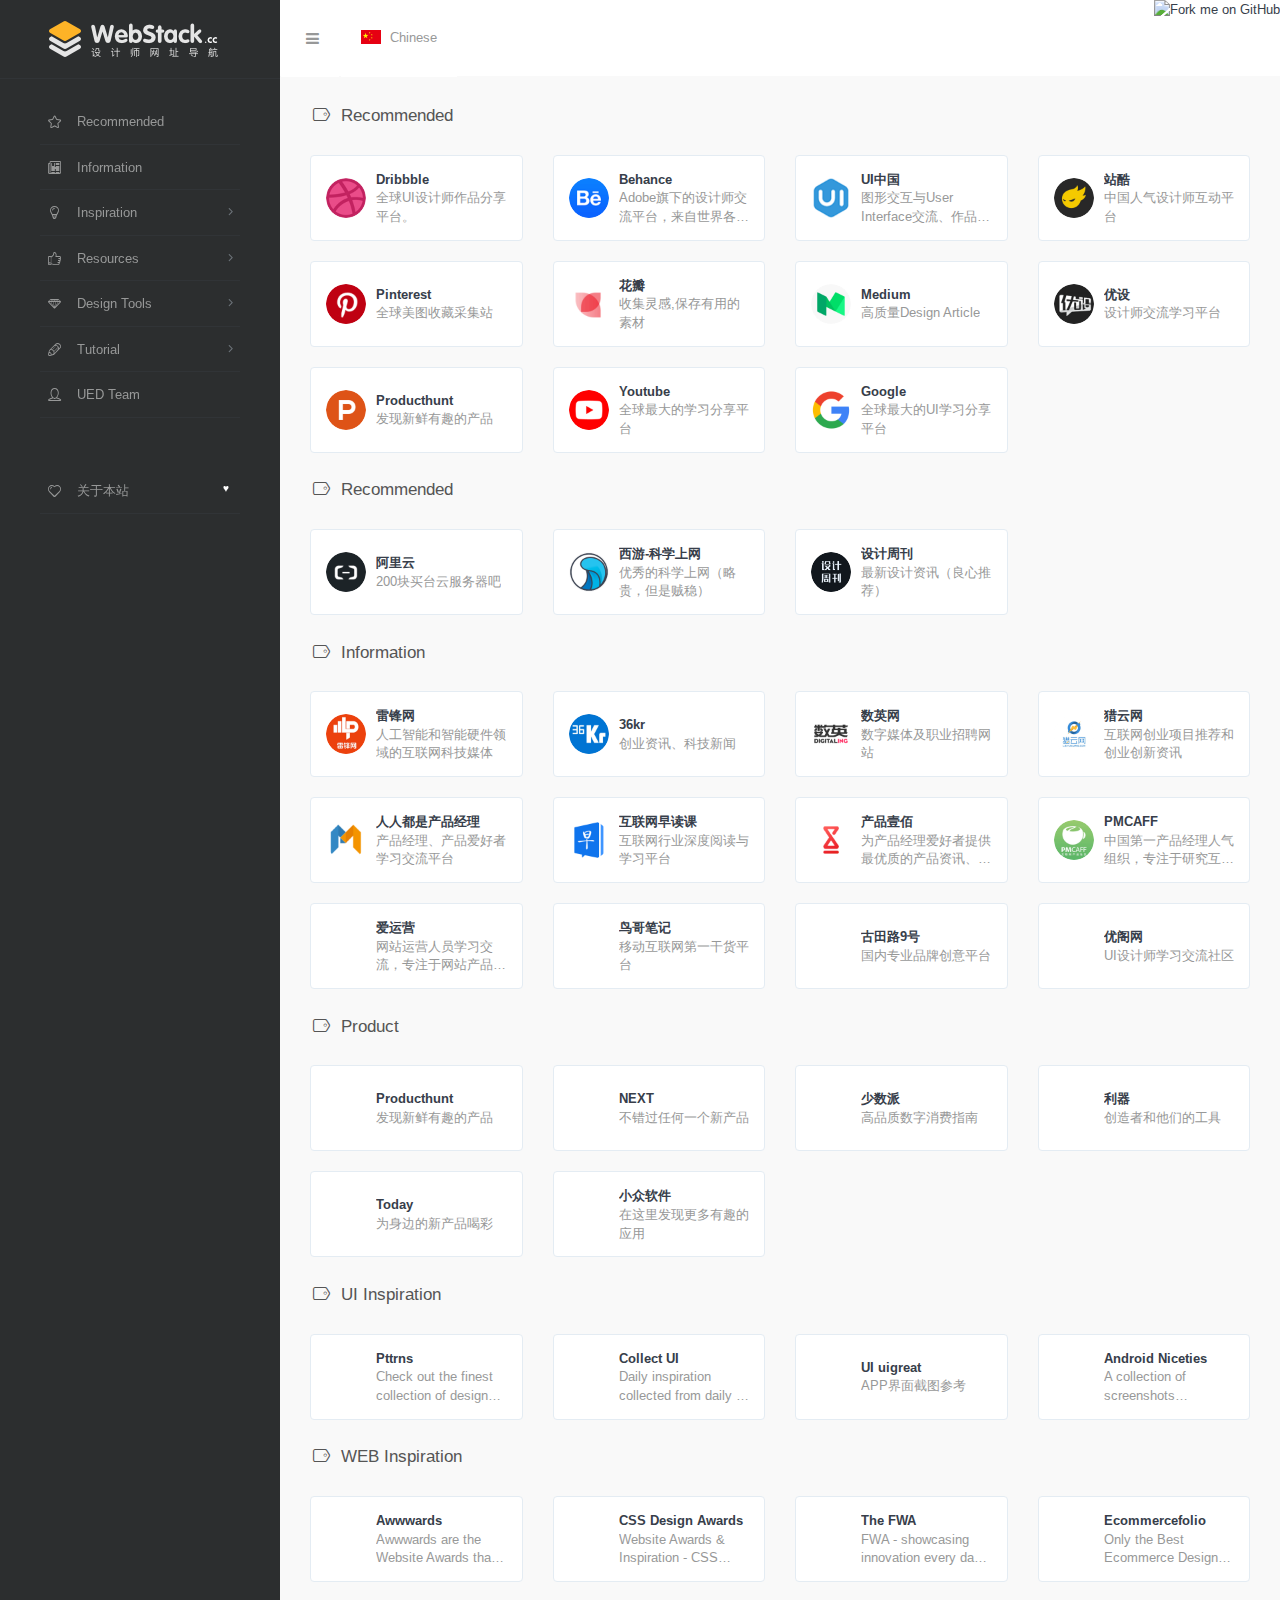
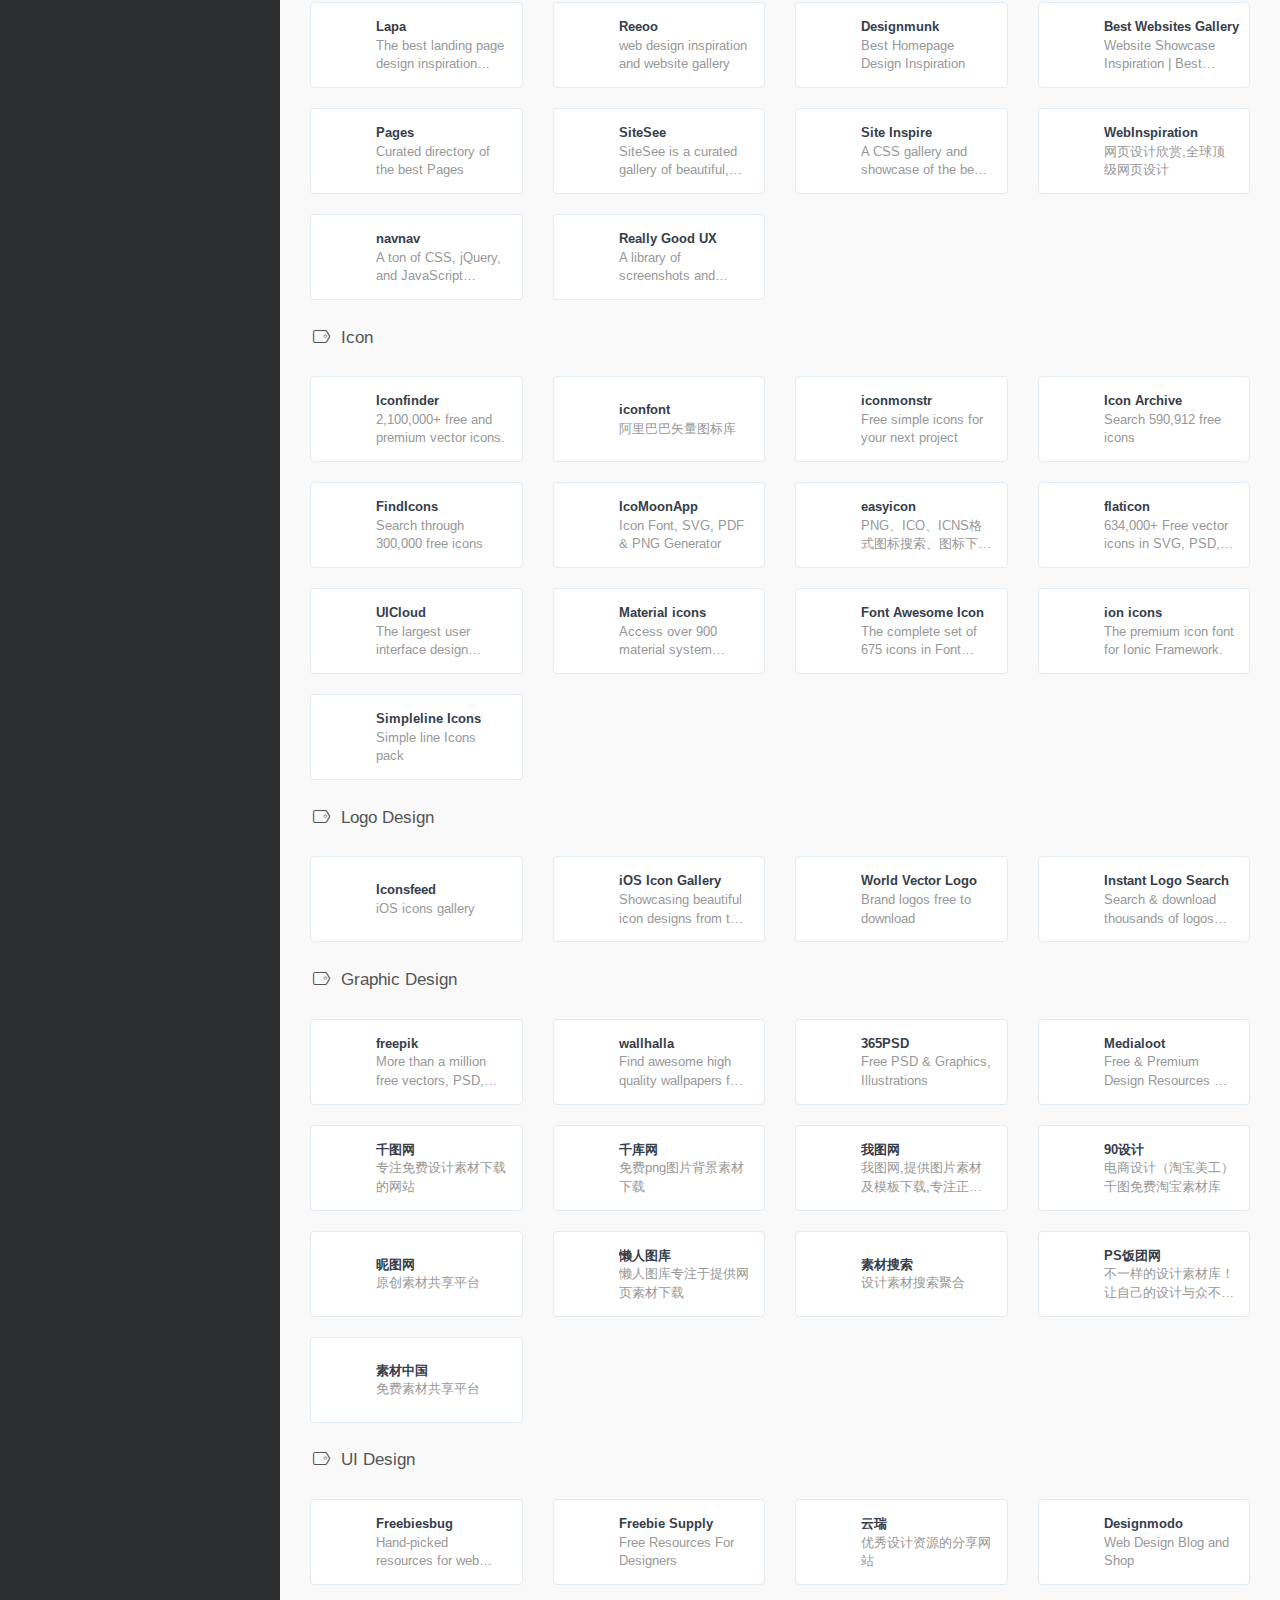
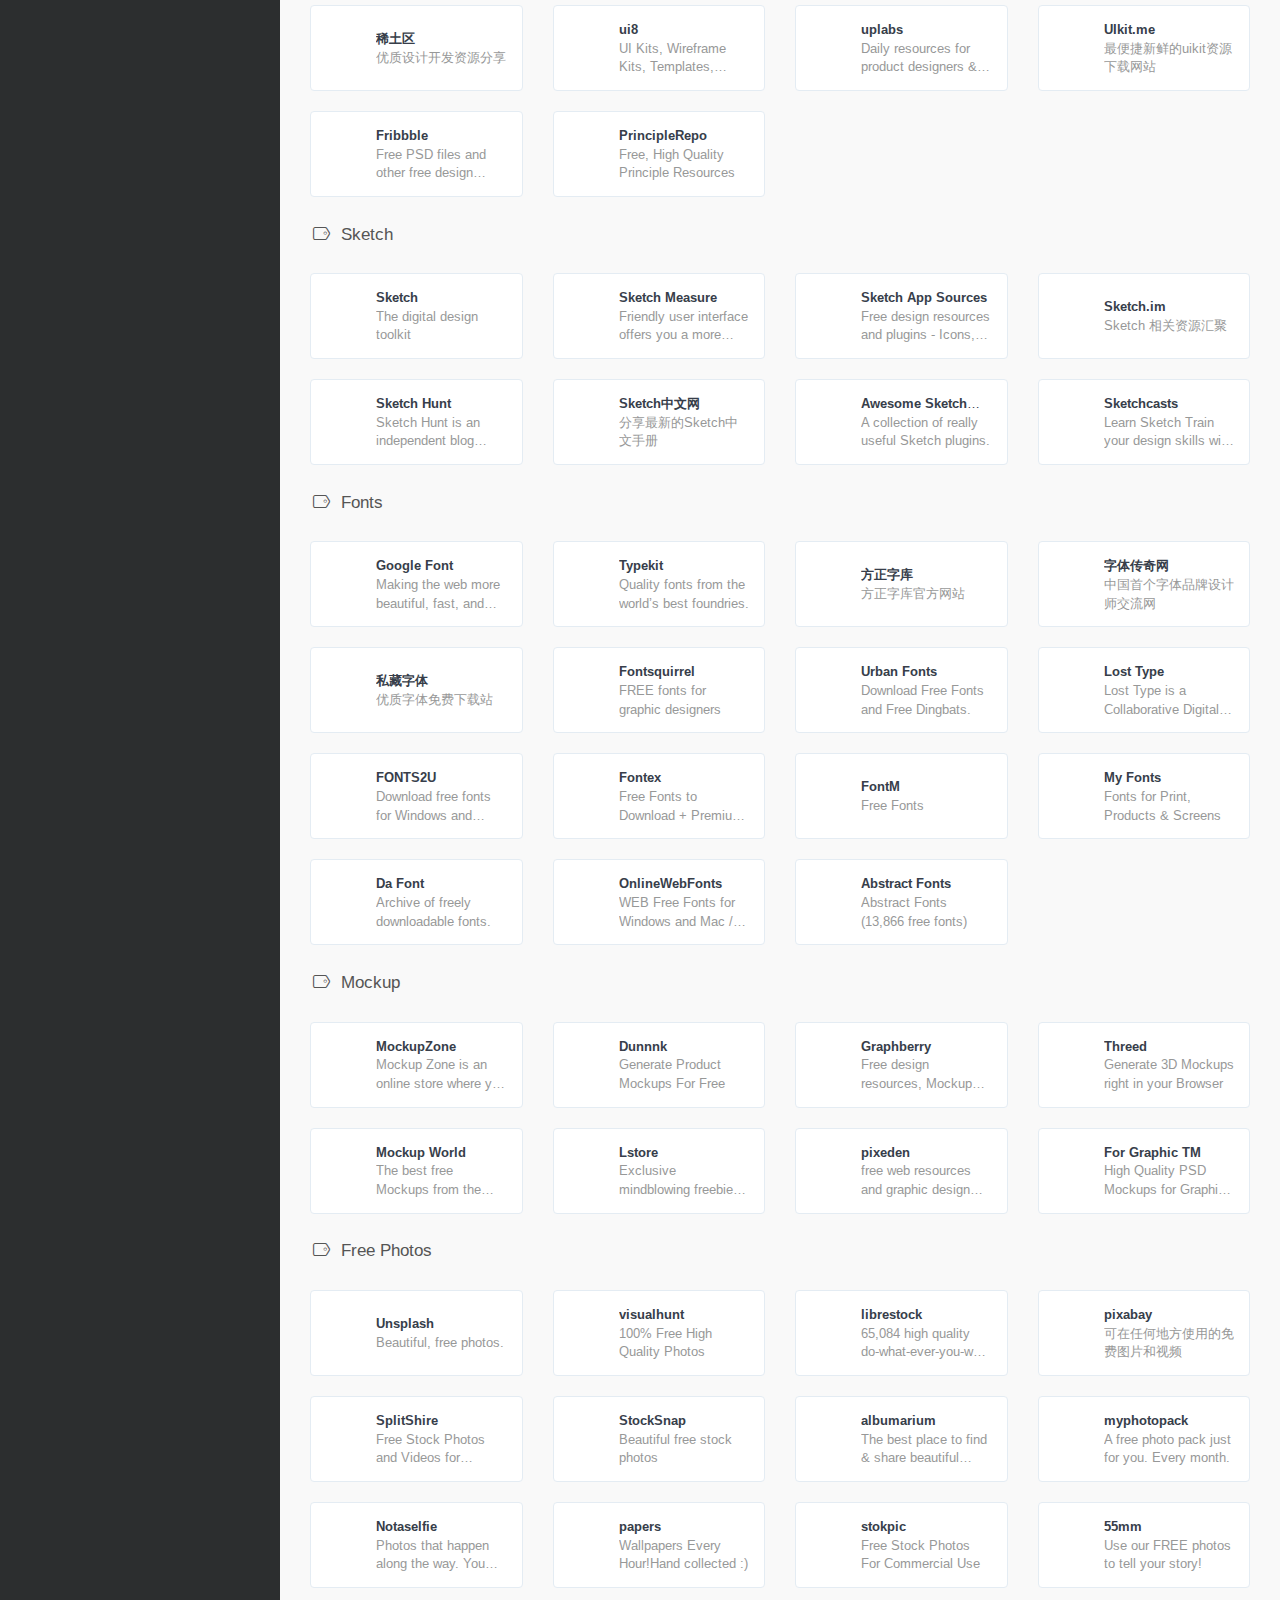
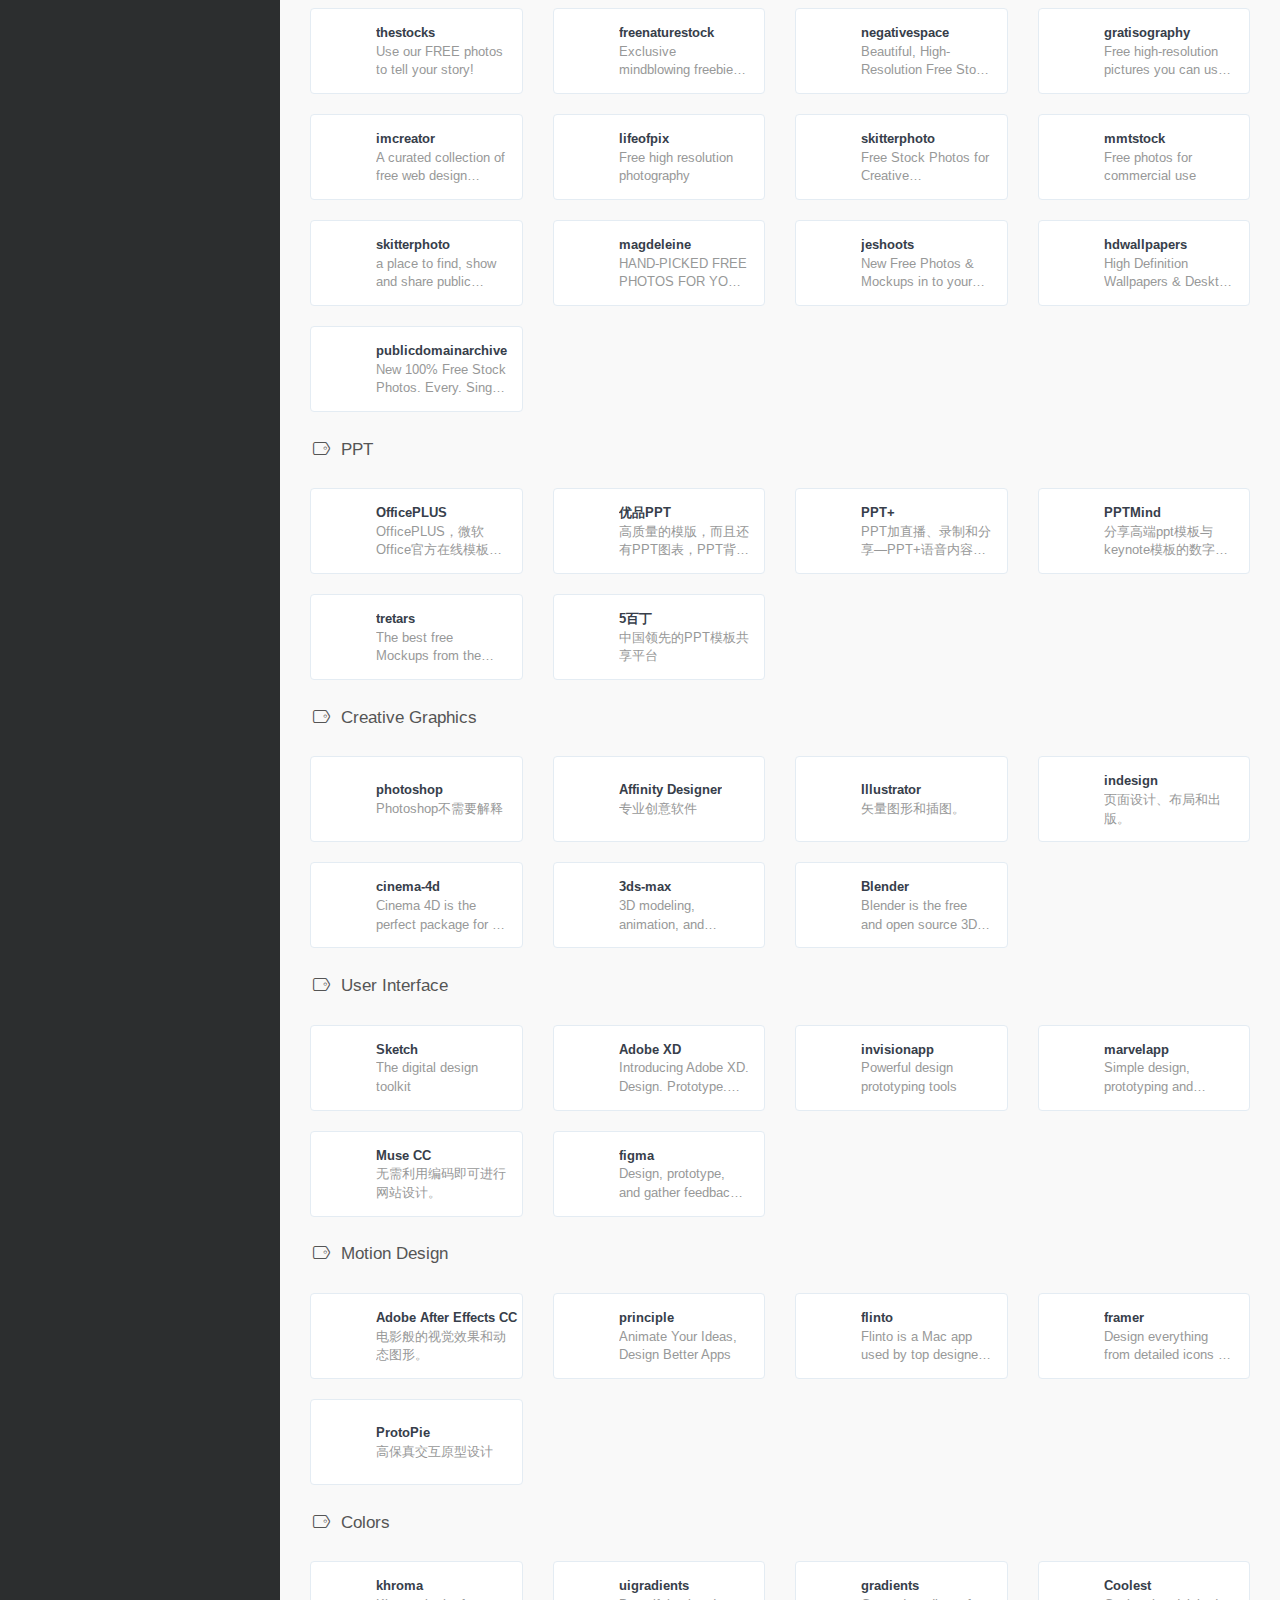
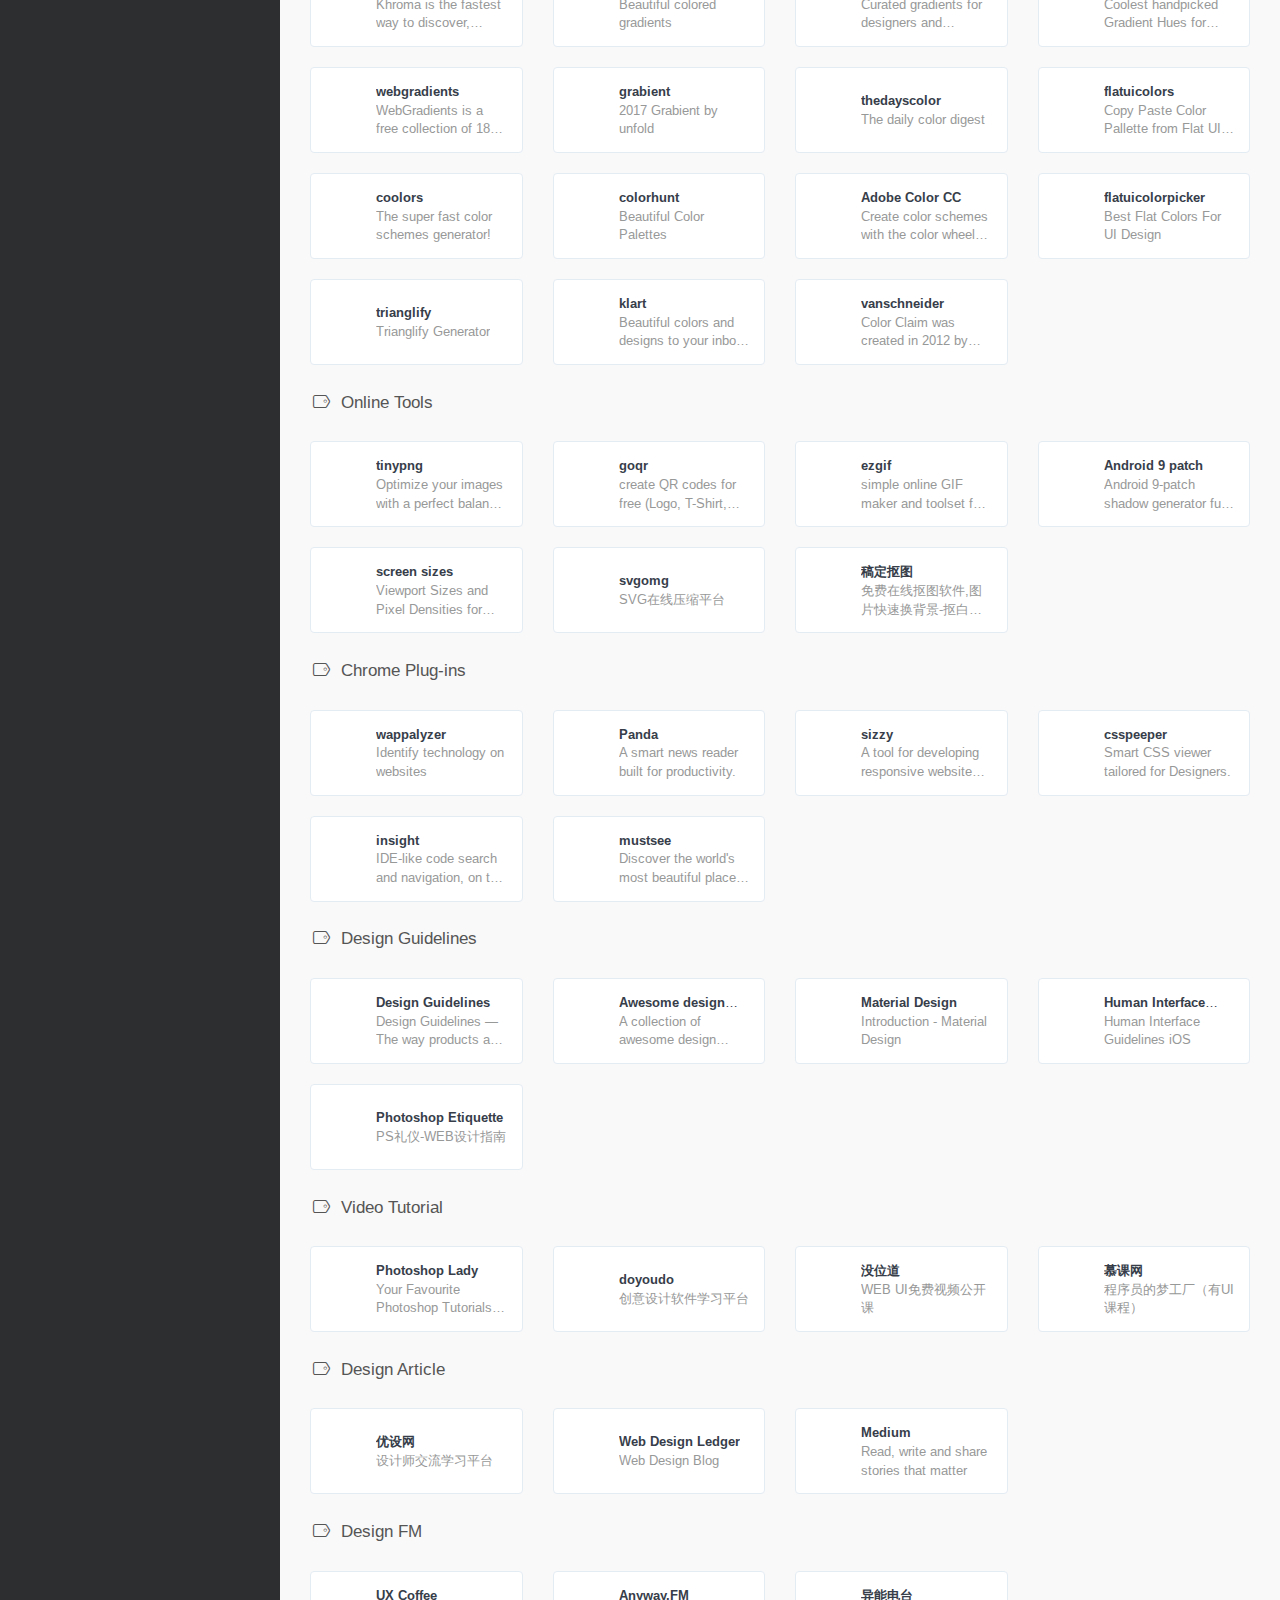
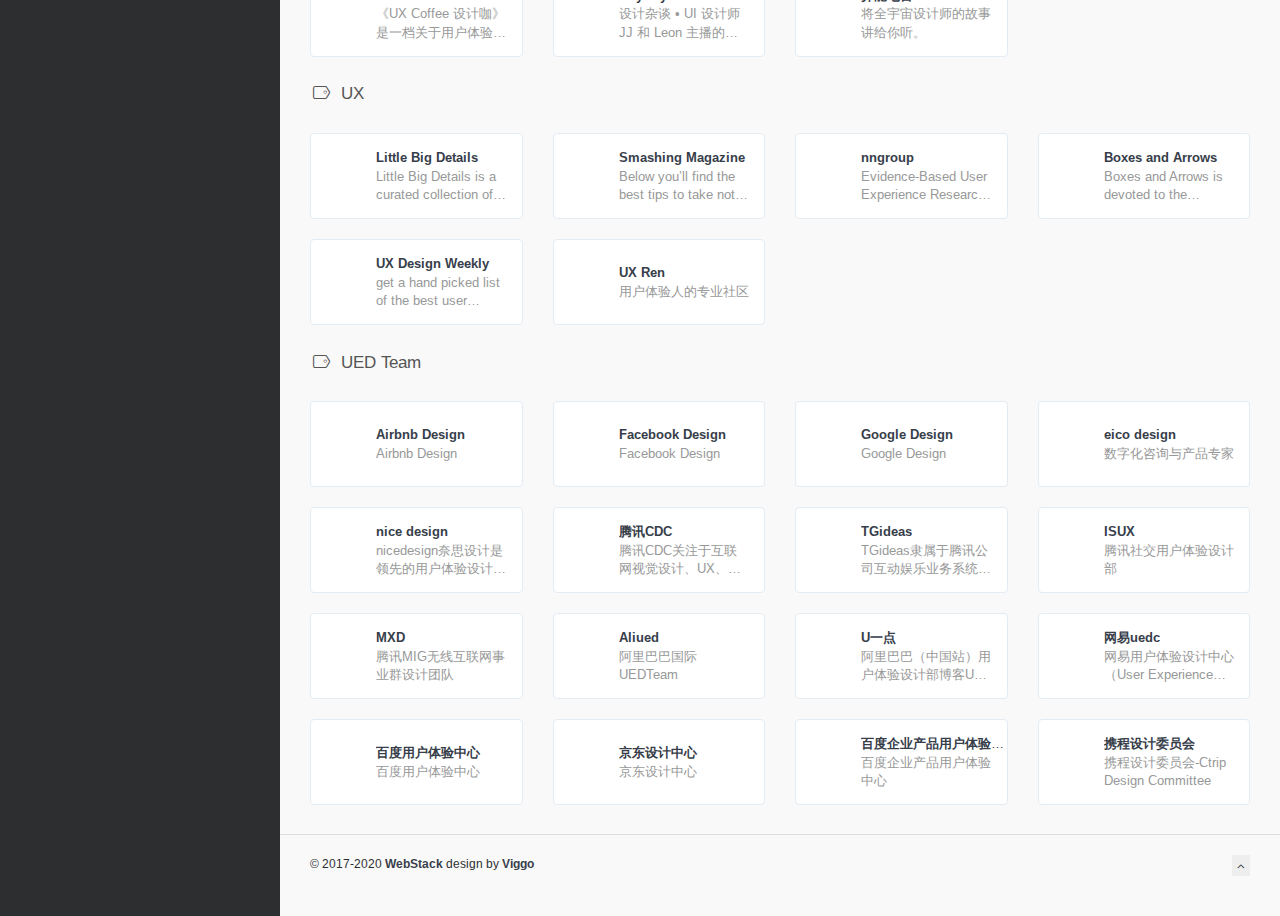
==== commit eb009c9d: "2nd commit" ====
--- a/index.html
+++ b/index.html
@@ -1,246 +1,79 @@
-<!DOCTYPE HTML>
-<!--
-	Phantom by HTML5 UP
-	html5up.net | @ajlkn
-	Free for personal and commercial use under the CCA 3.0 license (html5up.net/license)
--->
-<html>
-	<head>
-		<title>Phantom by HTML5 UP</title>
-		<meta charset="utf-8" />
-		<meta name="viewport" content="width=device-width, initial-scale=1, user-scalable=no" />
-		<link rel="stylesheet" href="assets/css/main.css" />
-		<noscript><link rel="stylesheet" href="assets/css/noscript.css" /></noscript>
-	</head>
-	<body class="is-preload">
-		<!-- Wrapper -->
-			<div id="wrapper">
-
-				<!-- Header -->
-					<header id="header">
-						<div class="inner">
-
-							<!-- Logo -->
-								<a href="index.html" class="logo">
-									<span class="symbol"><img src="images/logo.svg" alt="" /></span><span class="title">Phantom</span>
-								</a>
-
-							<!-- Nav -->
-								<nav>
-									<ul>
-										<li><a href="#menu">Menu</a></li>
-									</ul>
-								</nav>
-
-						</div>
-					</header>
-
-				<!-- Menu -->
-					<nav id="menu">
-						<h2>Menu</h2>
-						<ul>
-							<li><a href="index.html">Home</a></li>
-							<li><a href="generic.html">Ipsum veroeros</a></li>
-							<li><a href="generic.html">Tempus etiam</a></li>
-							<li><a href="generic.html">Consequat dolor</a></li>
-							<li><a href="elements.html">Elements</a></li>
-						</ul>
-					</nav>
-
-				<!-- Main -->
-					<div id="main">
-						<div class="inner">
-							<header>
-								<h1>This is Phantom, a free, fully responsive site<br />
-								template designed by <a href="http://html5up.net">HTML5 UP</a>.</h1>
-								<p>Etiam quis viverra lorem, in semper lorem. Sed nisl arcu euismod sit amet nisi euismod sed cursus arcu elementum ipsum arcu vivamus quis venenatis orci lorem ipsum et magna feugiat veroeros aliquam. Lorem ipsum dolor sit amet nullam dolore.</p>
-							</header>
-							<section class="tiles">
-								<article class="style1">
-									<span class="image">
-										<img src="images/pic01.jpg" alt="" />
-									</span>
-									<a href="generic.html">
-										<h2>Magna</h2>
-										<div class="content">
-											<p>Sed nisl arcu euismod sit amet nisi lorem etiam dolor veroeros et feugiat.</p>
-										</div>
-									</a>
-								</article>
-								<article class="style2">
-									<span class="image">
-										<img src="images/pic02.jpg" alt="" />
-									</span>
-									<a href="generic.html">
-										<h2>Lorem</h2>
-										<div class="content">
-											<p>Sed nisl arcu euismod sit amet nisi lorem etiam dolor veroeros et feugiat.</p>
-										</div>
-									</a>
-								</article>
-								<article class="style3">
-									<span class="image">
-										<img src="images/pic03.jpg" alt="" />
-									</span>
-									<a href="generic.html">
-										<h2>Feugiat</h2>
-										<div class="content">
-											<p>Sed nisl arcu euismod sit amet nisi lorem etiam dolor veroeros et feugiat.</p>
-										</div>
-									</a>
-								</article>
-								<article class="style4">
-									<span class="image">
-										<img src="images/pic04.jpg" alt="" />
-									</span>
-									<a href="generic.html">
-										<h2>Tempus</h2>
-										<div class="content">
-											<p>Sed nisl arcu euismod sit amet nisi lorem etiam dolor veroeros et feugiat.</p>
-										</div>
-									</a>
-								</article>
-								<article class="style5">
-									<span class="image">
-										<img src="images/pic05.jpg" alt="" />
-									</span>
-									<a href="generic.html">
-										<h2>Aliquam</h2>
-										<div class="content">
-											<p>Sed nisl arcu euismod sit amet nisi lorem etiam dolor veroeros et feugiat.</p>
-										</div>
-									</a>
-								</article>
-								<article class="style6">
-									<span class="image">
-										<img src="images/pic06.jpg" alt="" />
-									</span>
-									<a href="generic.html">
-										<h2>Veroeros</h2>
-										<div class="content">
-											<p>Sed nisl arcu euismod sit amet nisi lorem etiam dolor veroeros et feugiat.</p>
-										</div>
-									</a>
-								</article>
-								<article class="style2">
-									<span class="image">
-										<img src="images/pic07.jpg" alt="" />
-									</span>
-									<a href="generic.html">
-										<h2>Ipsum</h2>
-										<div class="content">
-											<p>Sed nisl arcu euismod sit amet nisi lorem etiam dolor veroeros et feugiat.</p>
-										</div>
-									</a>
-								</article>
-								<article class="style3">
-									<span class="image">
-										<img src="images/pic08.jpg" alt="" />
-									</span>
-									<a href="generic.html">
-										<h2>Dolor</h2>
-										<div class="content">
-											<p>Sed nisl arcu euismod sit amet nisi lorem etiam dolor veroeros et feugiat.</p>
-										</div>
-									</a>
-								</article>
-								<article class="style1">
-									<span class="image">
-										<img src="images/pic09.jpg" alt="" />
-									</span>
-									<a href="generic.html">
-										<h2>Nullam</h2>
-										<div class="content">
-											<p>Sed nisl arcu euismod sit amet nisi lorem etiam dolor veroeros et feugiat.</p>
-										</div>
-									</a>
-								</article>
-								<article class="style5">
-									<span class="image">
-										<img src="images/pic10.jpg" alt="" />
-									</span>
-									<a href="generic.html">
-										<h2>Ultricies</h2>
-										<div class="content">
-											<p>Sed nisl arcu euismod sit amet nisi lorem etiam dolor veroeros et feugiat.</p>
-										</div>
-									</a>
-								</article>
-								<article class="style6">
-									<span class="image">
-										<img src="images/pic11.jpg" alt="" />
-									</span>
-									<a href="generic.html">
-										<h2>Dictum</h2>
-										<div class="content">
-											<p>Sed nisl arcu euismod sit amet nisi lorem etiam dolor veroeros et feugiat.</p>
-										</div>
-									</a>
-								</article>
-								<article class="style4">
-									<span class="image">
-										<img src="images/pic12.jpg" alt="" />
-									</span>
-									<a href="generic.html">
-										<h2>Pretium</h2>
-										<div class="content">
-											<p>Sed nisl arcu euismod sit amet nisi lorem etiam dolor veroeros et feugiat.</p>
-										</div>
-									</a>
-								</article>
-							</section>
-						</div>
-					</div>
-
-				<!-- Footer -->
-					<footer id="footer">
-						<div class="inner">
-							<section>
-								<h2>Get in touch</h2>
-								<form method="post" action="#">
-									<div class="fields">
-										<div class="field half">
-											<input type="text" name="name" id="name" placeholder="Name" />
-										</div>
-										<div class="field half">
-											<input type="email" name="email" id="email" placeholder="Email" />
-										</div>
-										<div class="field">
-											<textarea name="message" id="message" placeholder="Message"></textarea>
-										</div>
-									</div>
-									<ul class="actions">
-										<li><input type="submit" value="Send" class="primary" /></li>
-									</ul>
-								</form>
-							</section>
-							<section>
-								<h2>Follow</h2>
-								<ul class="icons">
-									<li><a href="#" class="icon brands style2 fa-twitter"><span class="label">Twitter</span></a></li>
-									<li><a href="#" class="icon brands style2 fa-facebook-f"><span class="label">Facebook</span></a></li>
-									<li><a href="#" class="icon brands style2 fa-instagram"><span class="label">Instagram</span></a></li>
-									<li><a href="#" class="icon brands style2 fa-dribbble"><span class="label">Dribbble</span></a></li>
-									<li><a href="#" class="icon brands style2 fa-github"><span class="label">GitHub</span></a></li>
-									<li><a href="#" class="icon brands style2 fa-500px"><span class="label">500px</span></a></li>
-									<li><a href="#" class="icon solid style2 fa-phone"><span class="label">Phone</span></a></li>
-									<li><a href="#" class="icon solid style2 fa-envelope"><span class="label">Email</span></a></li>
-								</ul>
-							</section>
-							<ul class="copyright">
-								<li>&copy; Untitled. All rights reserved</li><li>Design: <a href="http://html5up.net">HTML5 UP</a></li>
-							</ul>
-						</div>
-					</footer>
-
-			</div>
-
-		<!-- Scripts -->
-			<script src="assets/js/jquery.min.js"></script>
-			<script src="assets/js/browser.min.js"></script>
-			<script src="assets/js/breakpoints.min.js"></script>
-			<script src="assets/js/util.js"></script>
-			<script src="assets/js/main.js"></script>
-
-	</body>
-</html>+<!DOCTYPE html>
+<html lang="zh">
+
+<head>
+    <link rel="shortcut icon" href="./assets/images/favicon.png">
+    <script async src="//pagead2.googlesyndication.com/pagead/js/adsbygoogle.js"></script>
+    
+    <script>
+    var _hmt = _hmt || [];
+    (function() {
+      var hm = document.createElement("script");
+      hm.src = "https://hm.baidu.com/hm.js?c05bb16ea908292af9f6c513087a1cc3";
+      var s = document.getElementsByTagName("script")[0]; 
+      s.parentNode.insertBefore(hm, s);
+    })();
+    </script>
+    <script>
+    (adsbygoogle = window.adsbygoogle || []).push({
+        google_ad_client: "ca-pub-8550836177608334",
+        enable_page_level_ads: true
+    });
+    </script>
+    <meta charset="UTF-8">
+    <title>WebStack.cc - 设计师网址导航</title>
+    <script>
+    if (navigator.appName == "Netscape") {
+        var language = navigator.language;
+    } else {
+        var language = navigator.browserLanguage;
+
+    }
+
+    if (language.indexOf("en") > -1) {
+        document.location.href = "en/index.html";
+    } else if (language.indexOf("zh") > -1) {
+        document.location.href = "cn/index.html";
+    } else {
+        document.location.href = "en/index.html";
+
+    }
+    </script>
+    <meta charset="utf-8">
+    <meta http-equiv="X-UA-Compatible" content="IE=edge">
+    <meta name="viewport" content="width=device-width, initial-scale=1.0" />
+    <meta name="author" content="viggo" />
+    <title>WebStack.cc - Collection of resources and tools for Designers</title>
+    <meta name="keywords" content="UI设计,UI设计素材,设计导航,网址导航,设计资源,创意导航,创意网站导航,设计师网址大全,设计素材大全,设计师导航,UI设计资源,优秀UI设计欣赏,设计师导航,设计师网址大全,设计师网址导航,产品经理网址导航,UX师网址导航,www.webstack.cc">
+    <meta name="description" content="WebStack - 收集国内外优秀设计网站、UI设计资源网站、灵感创意网站、Resources网站，定时更新分享优质产品设计书签。www.webstack.cc">
+    
+    <!-- / FB Open Graph -->
+    <meta property="og:type" content="article">
+    <meta property="og:url" content="http://www.webstack.cc/">
+    <meta property="og:title" content="WebStack - 收集国内外优秀设计网站、UI设计资源网站、灵感创意网站、Resources网站，定时更新分享优质产品设计书签。www.webstack.cc">
+    <meta property="og:description" content="UI设计,UI设计素材,设计导航,网址导航,设计资源,创意导航,创意网站导航,设计师网址大全,设计素材大全,设计师导航,UI设计资源,优秀UI设计欣赏,设计师导航,设计师网址大全,设计师网址导航,产品经理网址导航,UX师网址导航,www.webstack.cc">
+    <meta property="og:image" content="http://www.webstack.cc/assets/images/webstack_banner_cn.png">
+    <meta property="og:site_name" content="WebStack - 收集国内外优秀设计网站、UI设计资源网站、灵感创意网站、Resources网站，定时更新分享优质产品设计书签。www.webstack.cc">
+    <!-- / Twitter Cards -->
+    <meta name="twitter:card" content="summary_large_image">
+    <meta name="twitter:title" content="WebStack - 收集国内外优秀设计网站、UI设计资源网站、灵感创意网站、Resources网站，定时更新分享优质产品设计书签。www.webstack.cc">
+    <meta name="twitter:description" content="UI设计,UI设计素材,设计导航,网址导航,设计资源,创意导航,创意网站导航,设计师网址大全,设计素材大全,设计师导航,UI设计资源,优秀UI设计欣赏,设计师导航,设计师网址大全,设计师网址导航,产品经理网址导航,UX师网址导航,www.webstack.cc">
+    <meta name="twitter:image" content="http://www.webstack.cc/assets/images/webstack_banner_cn.png">
+</head>
+
+<body>
+    <!-- Global site tag (gtag.js) - Google Analytics -->
+    <script async src="https://www.googletagmanager.com/gtag/js?id=UA-111463289-1"></script>
+    <script>
+    window.dataLayer = window.dataLayer || [];
+
+    function gtag() {
+        dataLayer.push(arguments);
+    }
+    gtag('js', new Date());
+
+    gtag('config', 'UA-111463289-1');
+    </script>
+</body>
+
+</html>
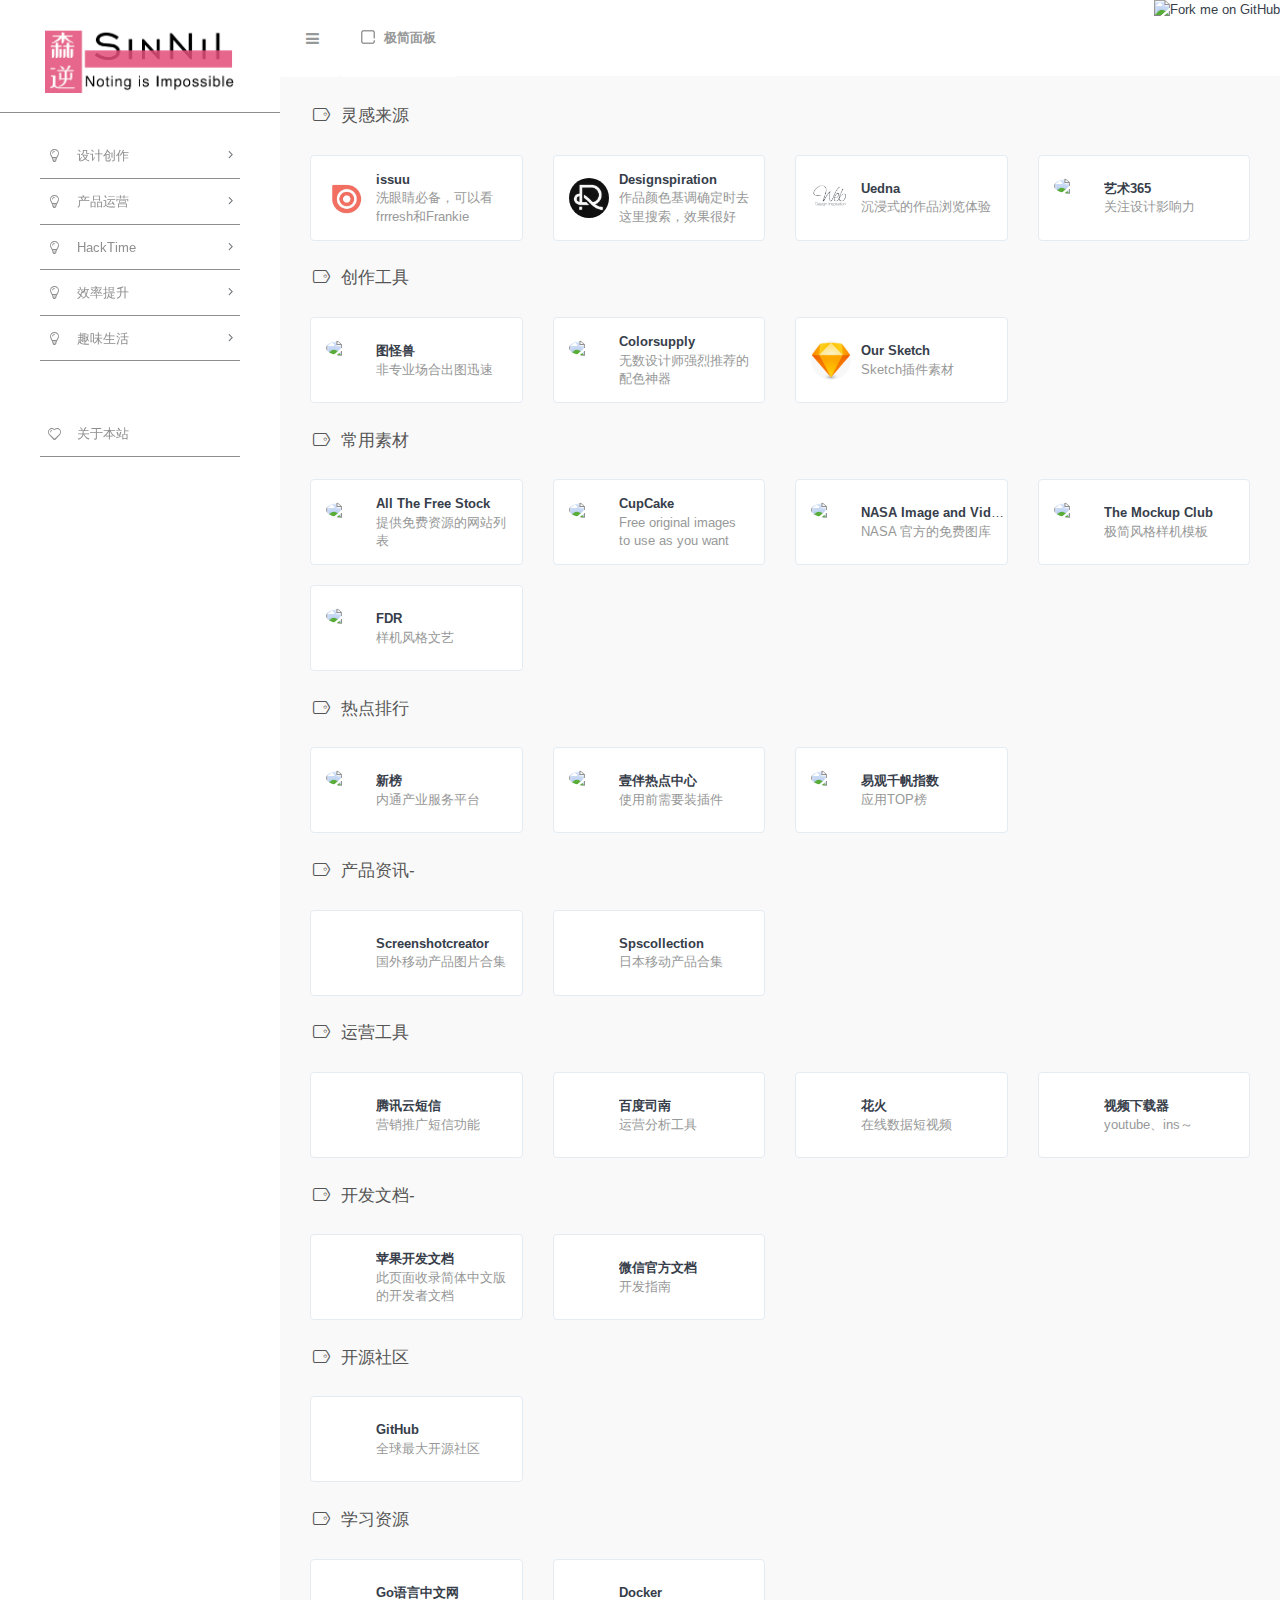
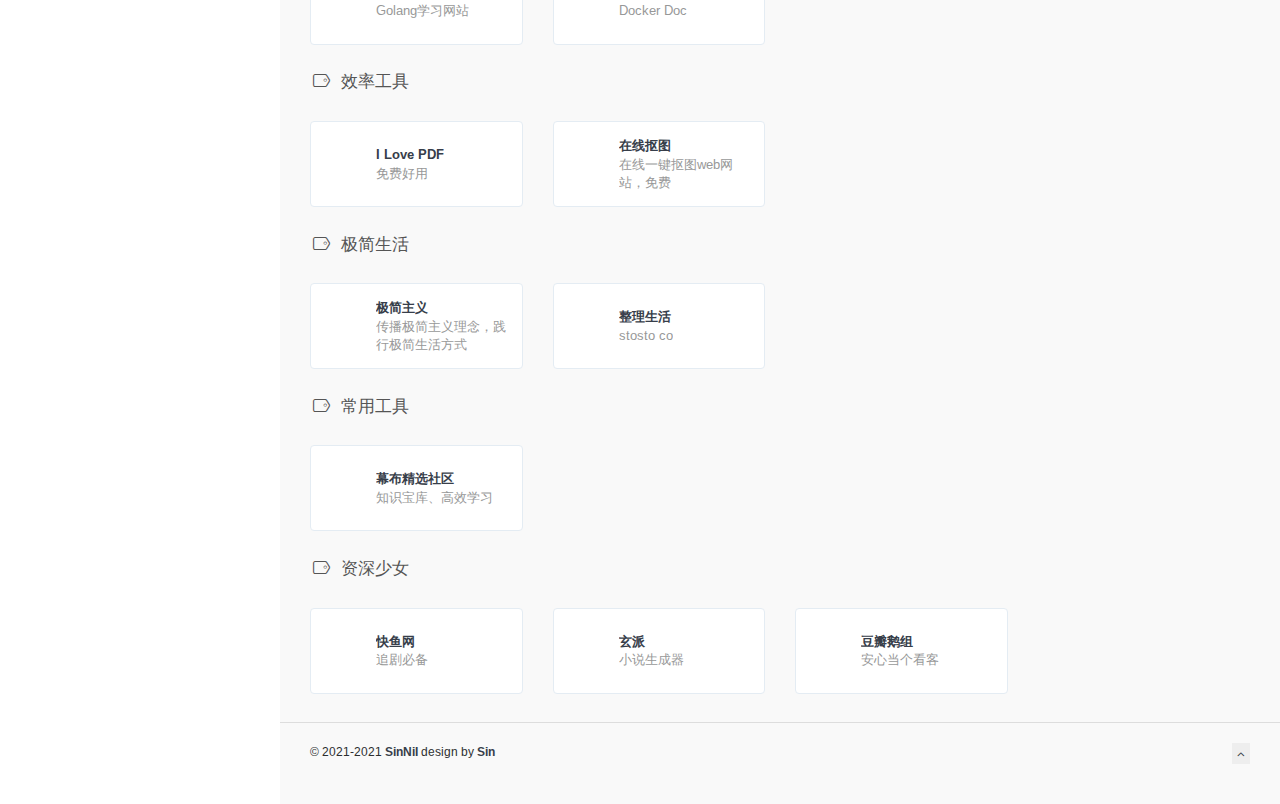
==== commit d93c3140: "Update index.html" ====
--- a/index.html
+++ b/index.html
@@ -4,13 +4,13 @@
 <head>
     <link rel="shortcut icon" href="./assets/images/favicon.png">
     <script async src="//pagead2.googlesyndication.com/pagead/js/adsbygoogle.js"></script>
-    
+
     <script>
     var _hmt = _hmt || [];
     (function() {
       var hm = document.createElement("script");
       hm.src = "https://hm.baidu.com/hm.js?c05bb16ea908292af9f6c513087a1cc3";
-      var s = document.getElementsByTagName("script")[0]; 
+      var s = document.getElementsByTagName("script")[0];
       s.parentNode.insertBefore(hm, s);
     })();
     </script>
@@ -21,7 +21,7 @@
     });
     </script>
     <meta charset="UTF-8">
-    <title>WebStack.cc - 设计师网址导航</title>
+    <title>SinNiI.cc - 设计师网址导航</title>
     <script>
     if (navigator.appName == "Netscape") {
         var language = navigator.language;
@@ -44,12 +44,12 @@
     <meta name="viewport" content="width=device-width, initial-scale=1.0" />
     <meta name="author" content="viggo" />
     <title>WebStack.cc - Collection of resources and tools for Designers</title>
-    <meta name="keywords" content="UI设计,UI设计素材,设计导航,网址导航,设计资源,创意导航,创意网站导航,设计师网址大全,设计素材大全,设计师导航,UI设计资源,优秀UI设计欣赏,设计师导航,设计师网址大全,设计师网址导航,产品经理网址导航,UX师网址导航,www.webstack.cc">
+    <meta name="keywords" content="UI设计,UI设计素材,设计导航,网址导航,设计资源,创意导航,创意网站导 航,设计师网址大全,设计素材大全,设计师导航,UI设计资源,优秀UI设计欣赏,设计师导航,设计师网址大全,设计师网址导航,产品经理网址导航,UX师网址导航,www.webstack.cc">
     <meta name="description" content="WebStack - 收集国内外优秀设计网站、UI设计资源网站、灵感创意网站、Resources网站，定时更新分享优质产品设计书签。www.webstack.cc">
-    
+
     <!-- / FB Open Graph -->
     <meta property="og:type" content="article">
-    <meta property="og:url" content="http://www.webstack.cc/">
+    <meta property="og:url" content="http://www.sinnii.icu">
     <meta property="og:title" content="WebStack - 收集国内外优秀设计网站、UI设计资源网站、灵感创意网站、Resources网站，定时更新分享优质产品设计书签。www.webstack.cc">
     <meta property="og:description" content="UI设计,UI设计素材,设计导航,网址导航,设计资源,创意导航,创意网站导航,设计师网址大全,设计素材大全,设计师导航,UI设计资源,优秀UI设计欣赏,设计师导航,设计师网址大全,设计师网址导航,产品经理网址导航,UX师网址导航,www.webstack.cc">
     <meta property="og:image" content="http://www.webstack.cc/assets/images/webstack_banner_cn.png">
@@ -57,7 +57,7 @@
     <!-- / Twitter Cards -->
     <meta name="twitter:card" content="summary_large_image">
     <meta name="twitter:title" content="WebStack - 收集国内外优秀设计网站、UI设计资源网站、灵感创意网站、Resources网站，定时更新分享优质产品设计书签。www.webstack.cc">
-    <meta name="twitter:description" content="UI设计,UI设计素材,设计导航,网址导航,设计资源,创意导航,创意网站导航,设计师网址大全,设计素材大全,设计师导航,UI设计资源,优秀UI设计欣赏,设计师导航,设计师网址大全,设计师网址导航,产品经理网址导航,UX师网址导航,www.webstack.cc">
+    <meta name="twitter:description" content="UI设计,UI设计素材,设计导航,网址导航,设计资源,创意导航,创意网站导航,设计师网址大全,设计素材大全,设计师导航,UI设计资源,优秀UI设计欣赏,设计师导航,设计师网址大全,设计师网址导航,产品经理网址导航,UX师网址导航,www.sinnii.icu">
     <meta name="twitter:image" content="http://www.webstack.cc/assets/images/webstack_banner_cn.png">
 </head>
 
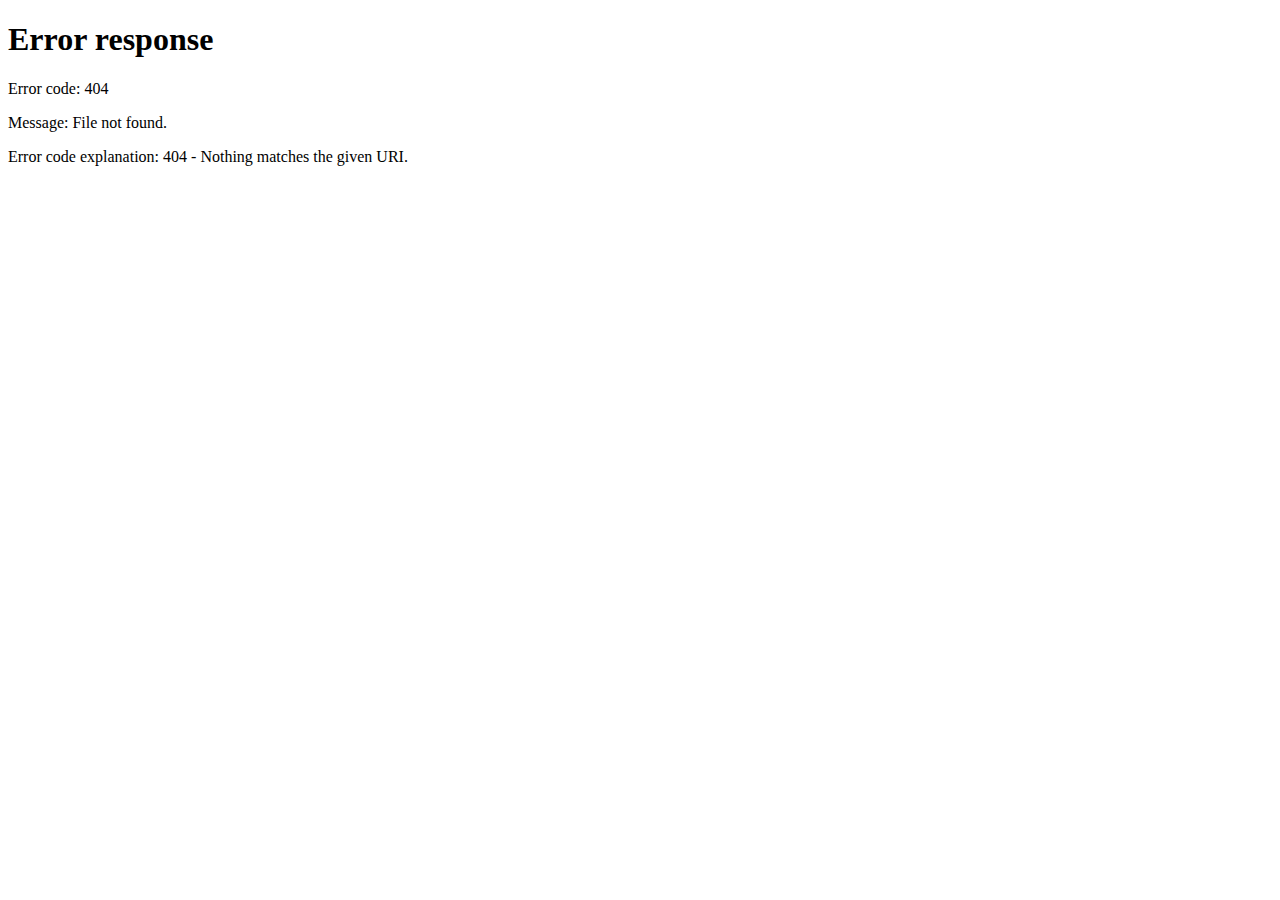
==== commit 6171e2b6: "Update index.html" ====
--- a/index.html
+++ b/index.html
@@ -1,5 +1,5 @@
 <!DOCTYPE html>
-<html lang="zh">
+<html lang="x">
 
 <head>
     <link rel="shortcut icon" href="./assets/images/favicon.png">
@@ -30,12 +30,12 @@
 
     }
 
-    if (language.indexOf("en") > -1) {
-        document.location.href = "en/index.html";
-    } else if (language.indexOf("zh") > -1) {
-        document.location.href = "cn/index.html";
+    if (language.indexOf("sin") > -1) {
+        document.location.href = "sin/index.html";
+    } else if (language.indexOf("x") > -1) {
+        document.location.href = "x/index.html";
     } else {
-        document.location.href = "en/index.html";
+        document.location.href = "sin/index.html";
 
     }
     </script>
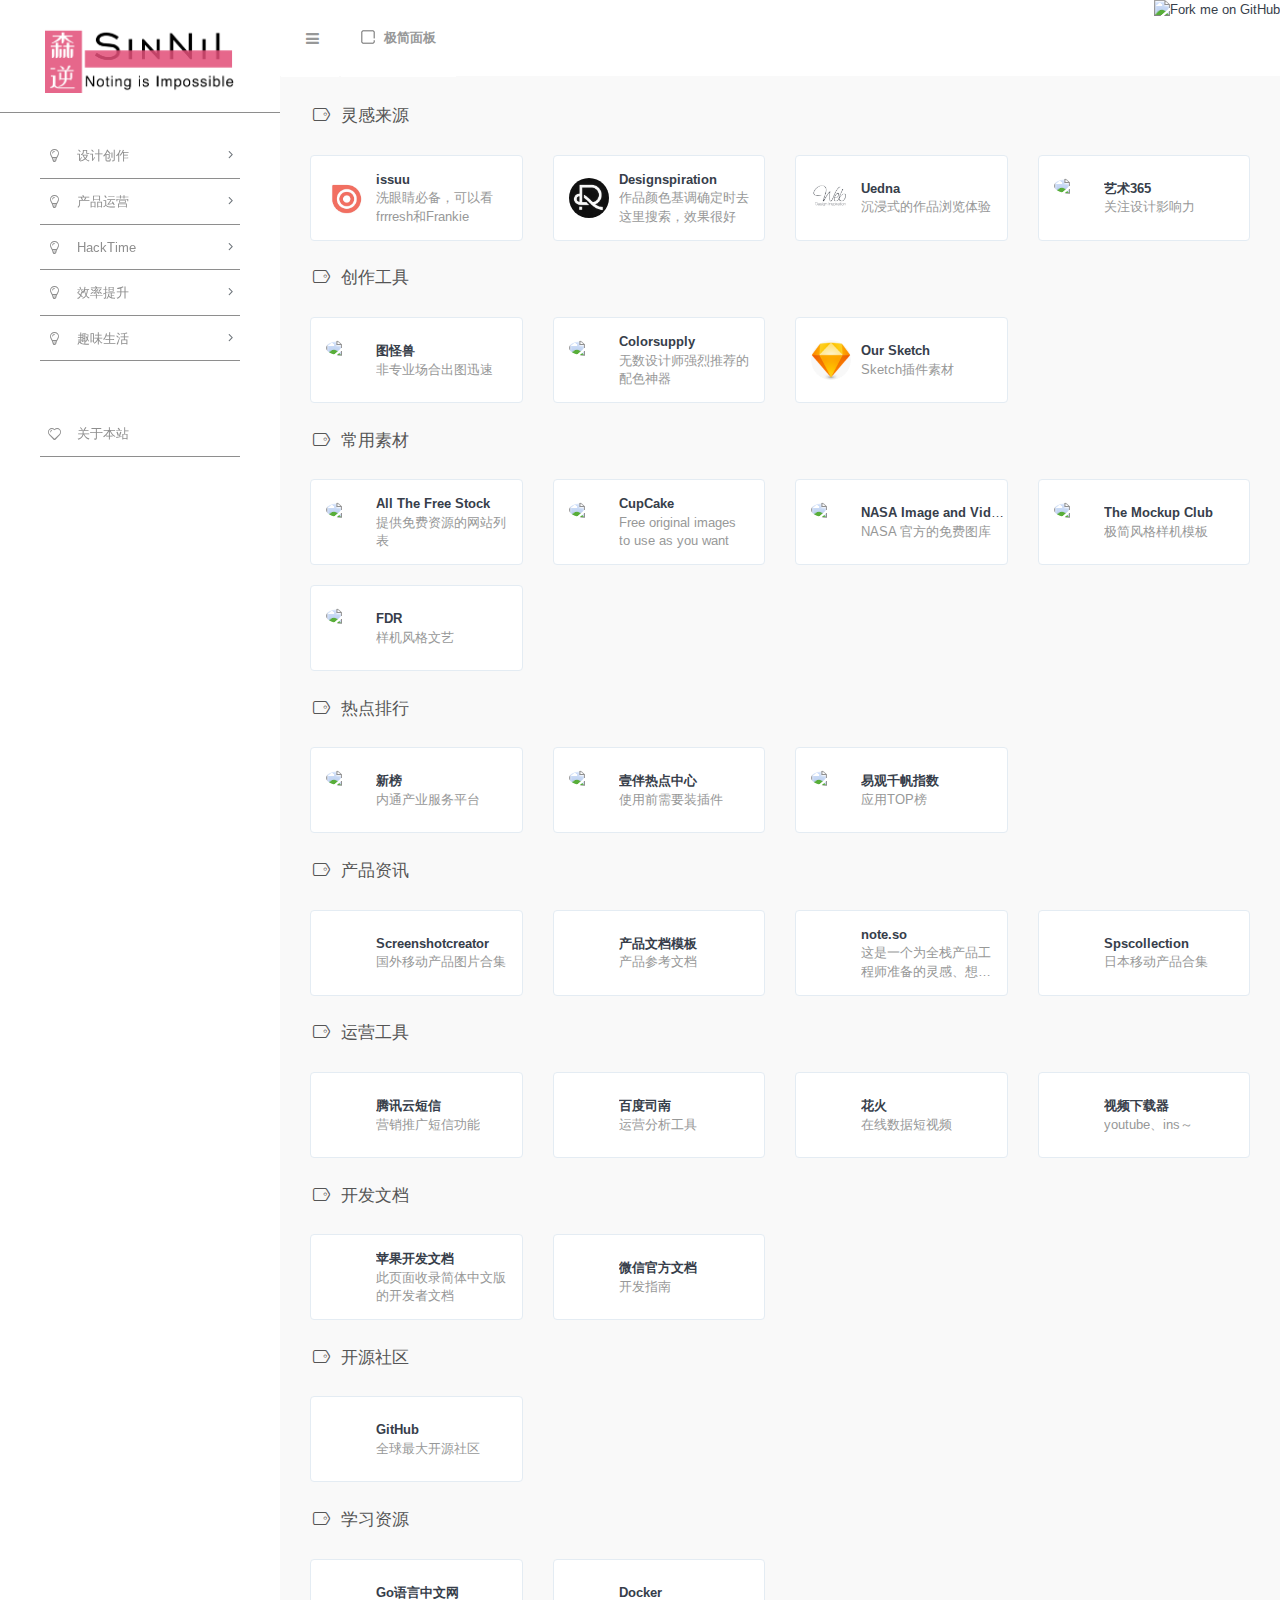
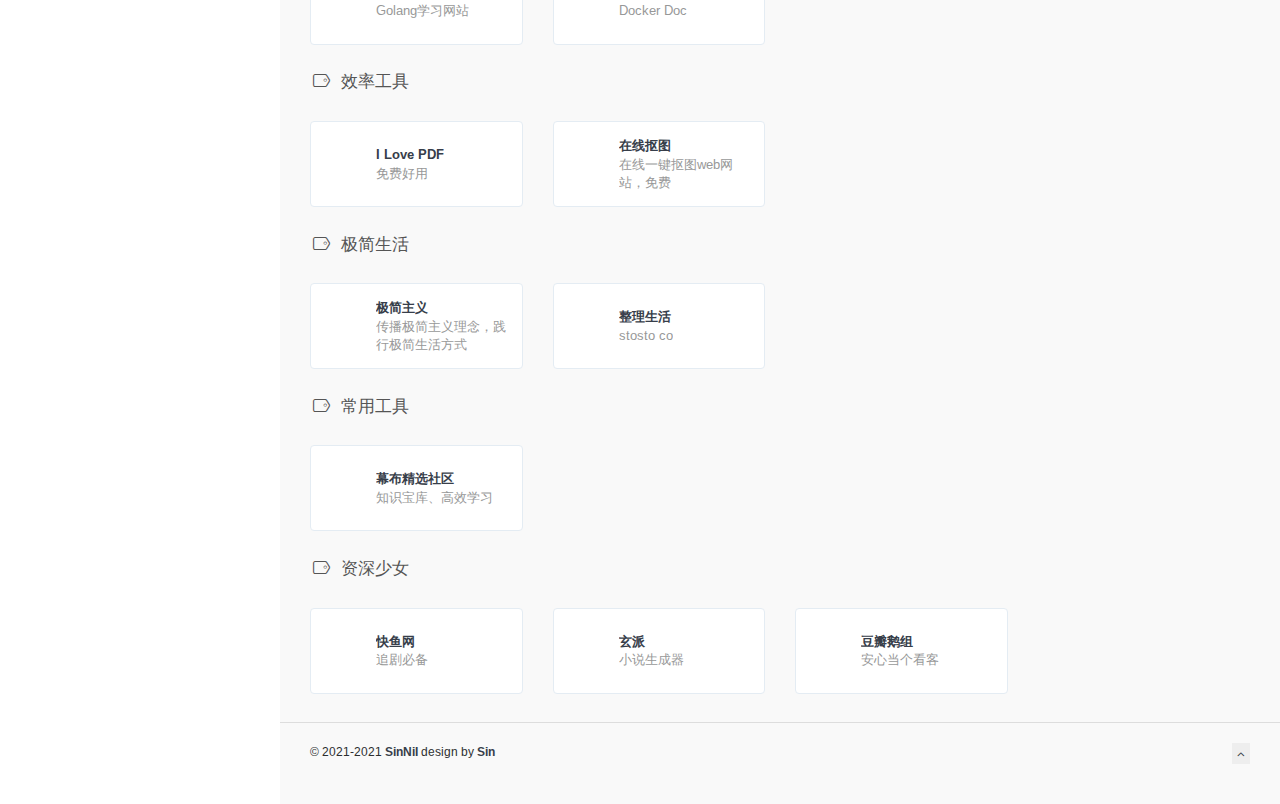
==== commit f8269433: "Update index.html" ====
--- a/index.html
+++ b/index.html
@@ -1,5 +1,5 @@
 <!DOCTYPE html>
-<html lang="x">
+<html lang="zh">
 
 <head>
     <link rel="shortcut icon" href="./assets/images/favicon.png">
@@ -30,12 +30,12 @@
 
     }
 
-    if (language.indexOf("sin") > -1) {
-        document.location.href = "sin/index.html";
-    } else if (language.indexOf("x") > -1) {
-        document.location.href = "x/index.html";
+    if (language.indexOf("en") > -1) {
+        document.location.href = "en/index.html";
+    } else if (language.indexOf("zh") > -1) {
+        document.location.href = "cn/index.html";
     } else {
-        document.location.href = "sin/index.html";
+        document.location.href = "en/index.html";
 
     }
     </script>
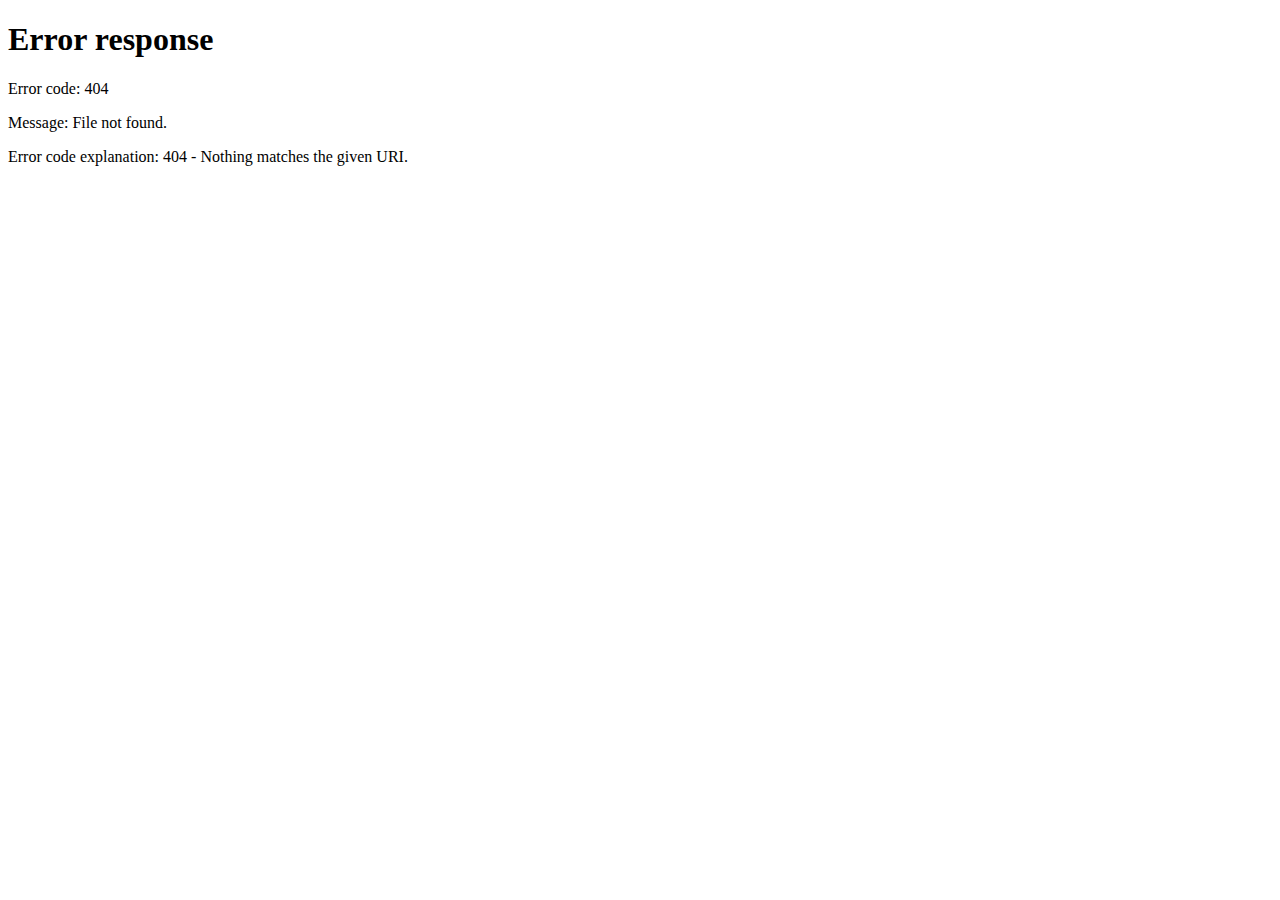
==== commit 26852c5f: "Update index.html" ====
--- a/index.html
+++ b/index.html
@@ -30,12 +30,12 @@
 
     }
 
-    if (language.indexOf("en") > -1) {
-        document.location.href = "en/index.html";
+    if (language.indexOf("sin") > -1) {
+        document.location.href = "sin/index.html";
     } else if (language.indexOf("zh") > -1) {
         document.location.href = "cn/index.html";
     } else {
-        document.location.href = "en/index.html";
+        document.location.href = "sin/index.html";
 
     }
     </script>
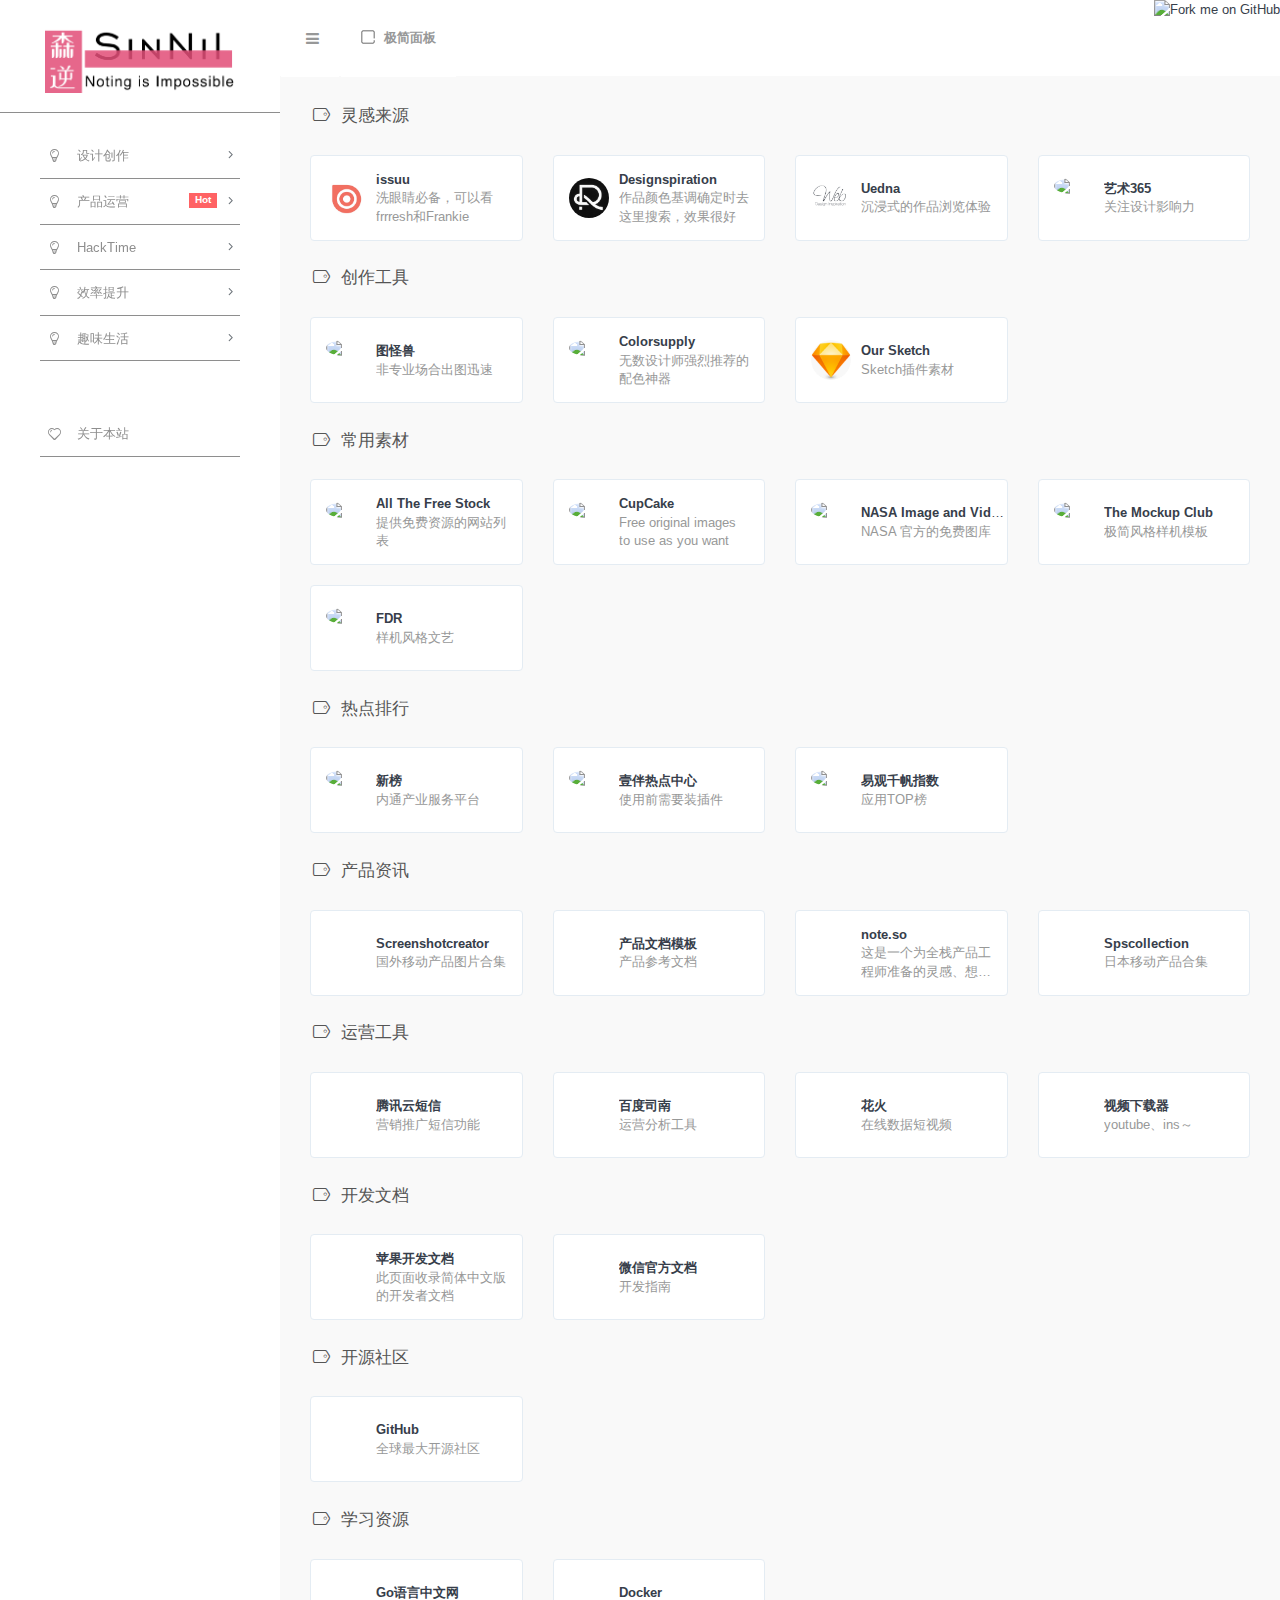
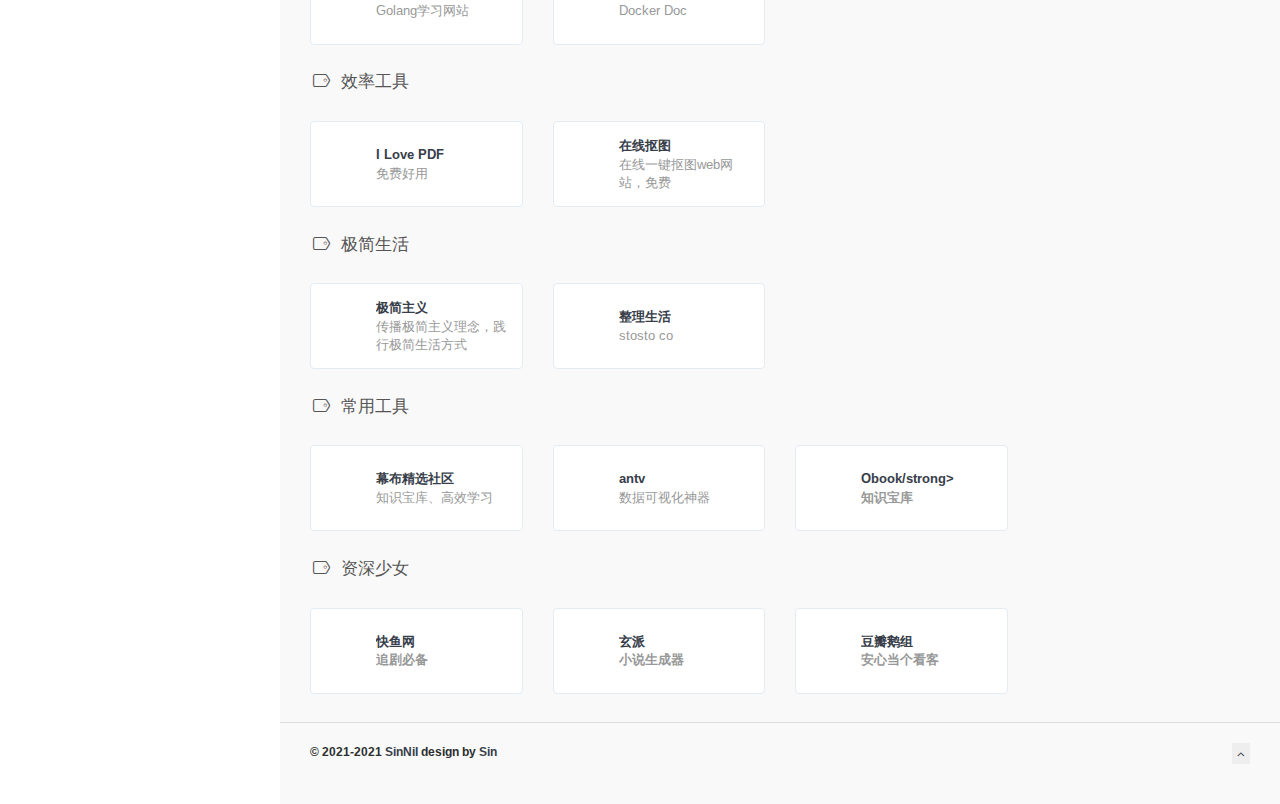
==== commit f507613b: "Update index.html" ====
--- a/index.html
+++ b/index.html
@@ -21,7 +21,7 @@
     });
     </script>
     <meta charset="UTF-8">
-    <title>SinNiI.cc - 设计师网址导航</title>
+    <title>SiinNiI.cc - 设计师网址导航</title>
     <script>
     if (navigator.appName == "Netscape") {
         var language = navigator.language;
